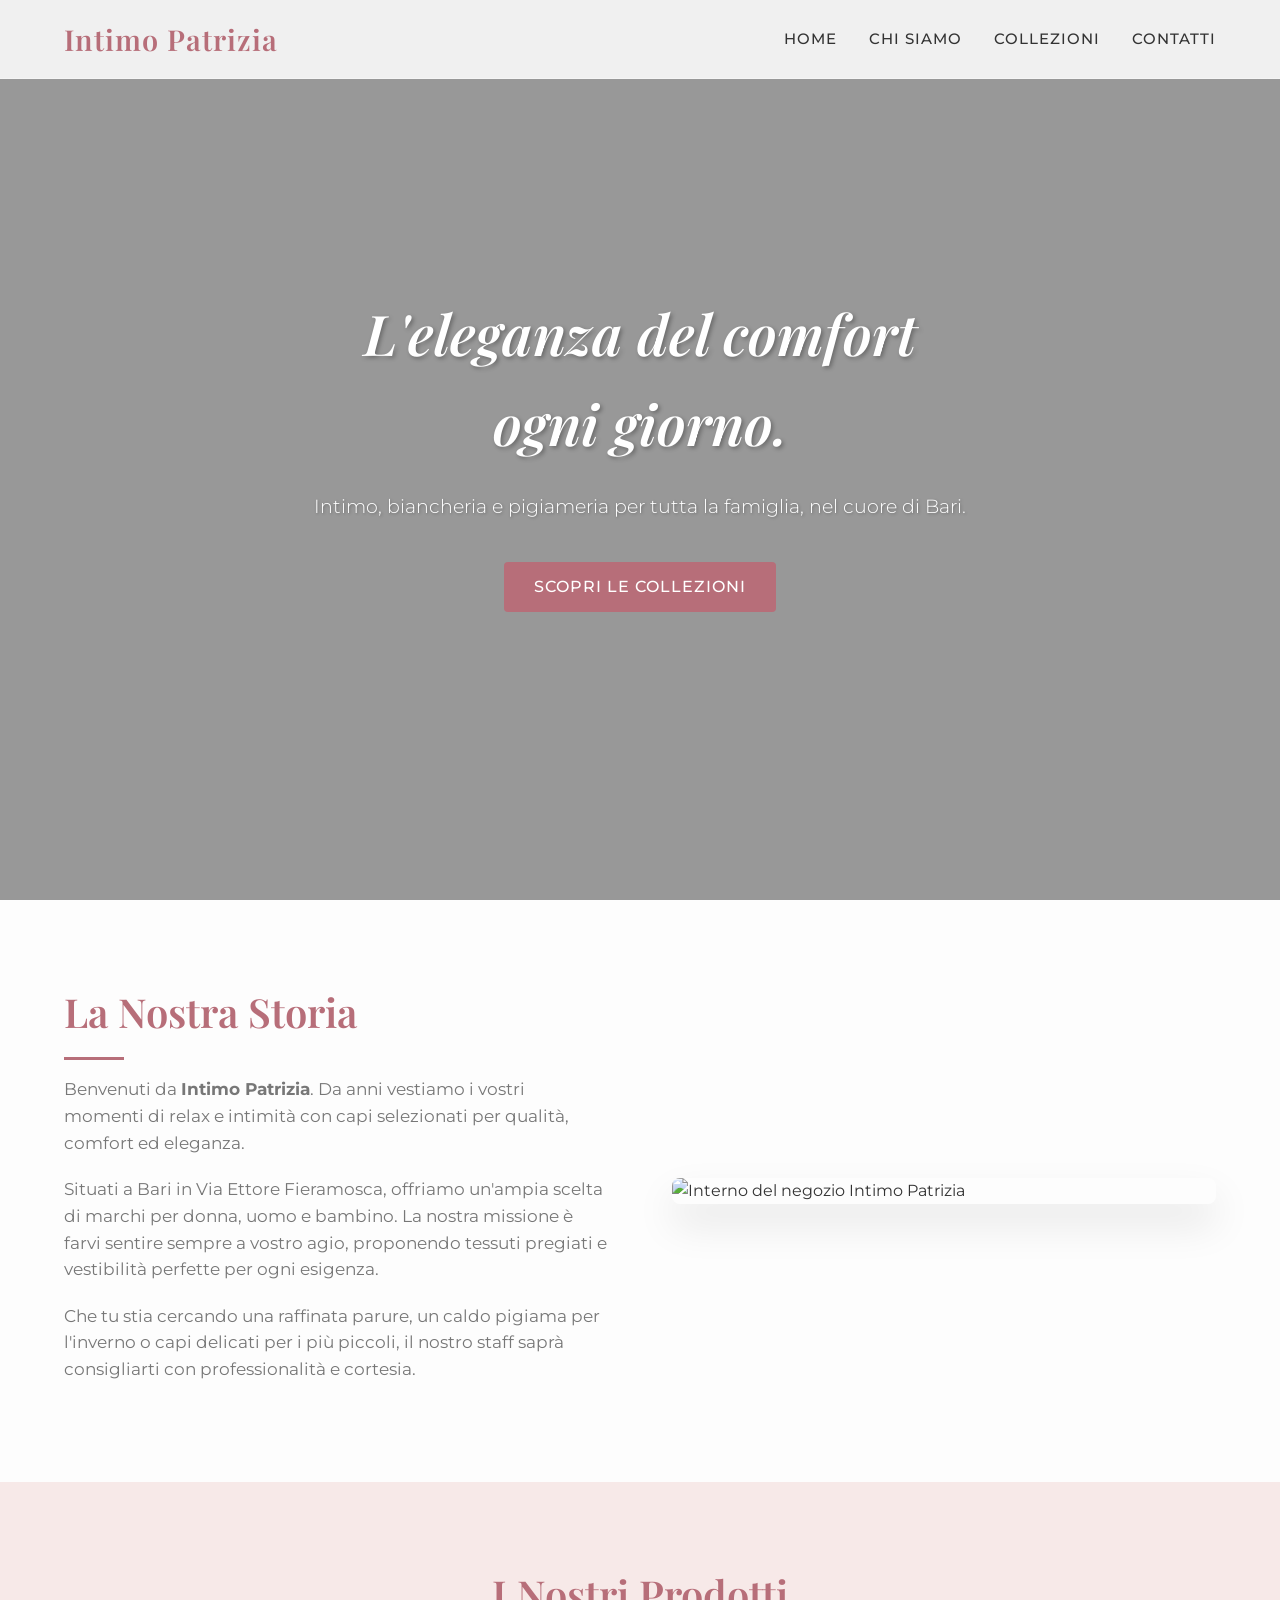
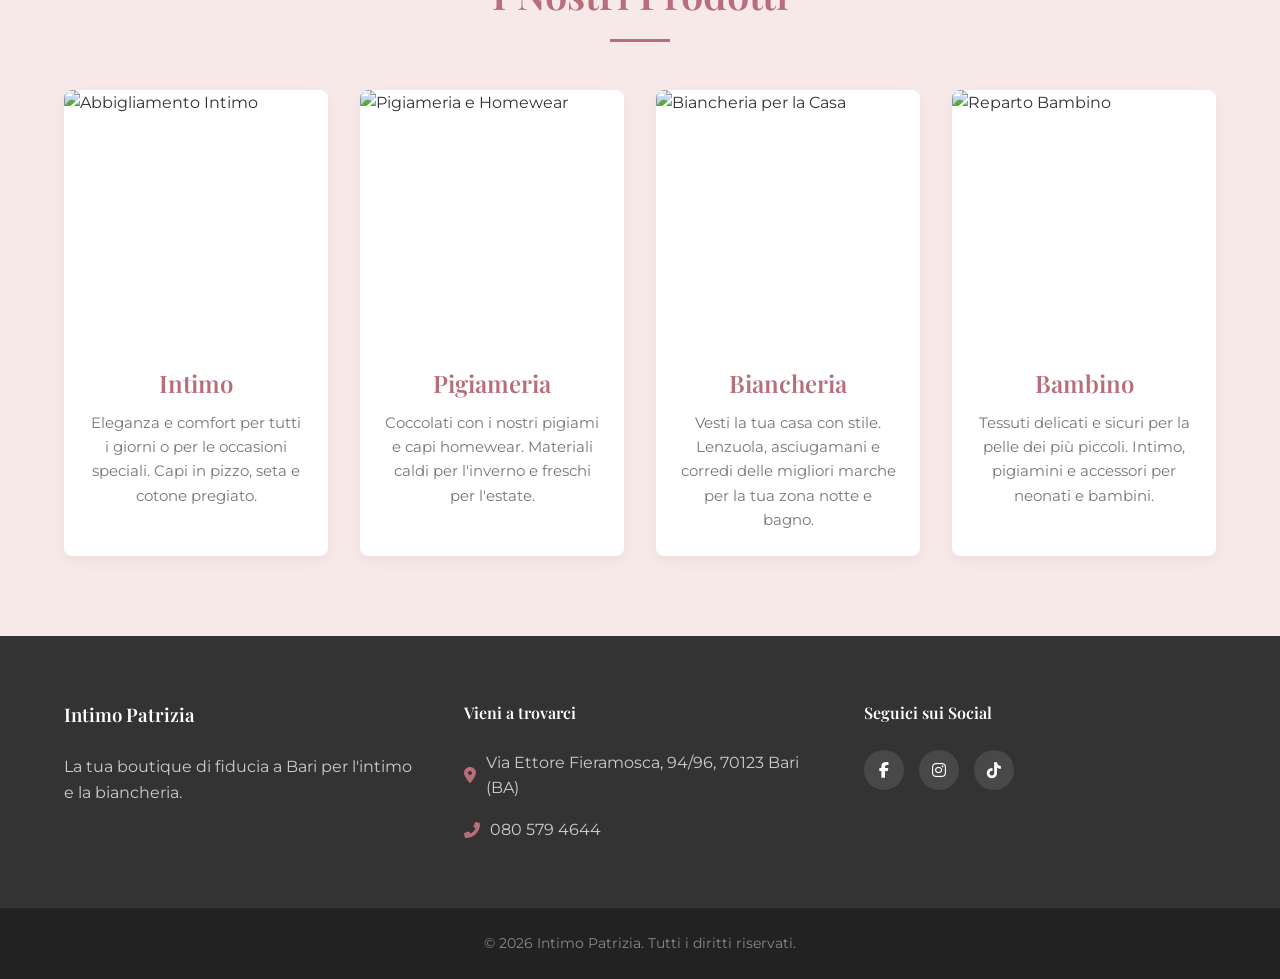
==== index.html @ 302064f4 "Aggiunta struttura iniziale sito vetrina (HTML, CSS, JS)" ====
<!DOCTYPE html>
<html lang="it">
<head>
    <meta charset="UTF-8">
    <meta name="viewport" content="width=device-width, initial-scale=1.0">
    <meta name="description" content="Intimo Patrizia - Negozio di abbigliamento intimo, biancheria, pigiameria e articoli per bambino a Bari.">
    <title>Intimo Patrizia | Bari</title>
    
    <!-- Google Fonts -->
    <link rel="preconnect" href="https://fonts.googleapis.com">
    <link rel="preconnect" href="https://fonts.gstatic.com" crossorigin>
    <link href="https://fonts.googleapis.com/css2?family=Montserrat:wght@300;400;500;600&family=Playfair+Display:ital,wght@0,400;0,600;1,400&display=swap" rel="stylesheet">
    
    <!-- Font Awesome -->
    <link rel="stylesheet" href="https://cdnjs.cloudflare.com/ajax/libs/font-awesome/6.4.0/css/all.min.css">
    
    <!-- Custom CSS -->
    <link rel="stylesheet" href="style.css">
</head>
<body>

    <!-- Header & Navigation -->
    <header class="navbar" id="navbar">
        <div class="container nav-container">
            <a href="#" class="logo">
                <span class="logo-text">Intimo Patrizia</span>
            </a>
            <nav class="nav-menu">
                <ul class="nav-list">
                    <li><a href="#home" class="nav-link">Home</a></li>
                    <li><a href="#chi-siamo" class="nav-link">Chi Siamo</a></li>
                    <li><a href="#collezioni" class="nav-link">Collezioni</a></li>
                    <li><a href="#contatti" class="nav-link">Contatti</a></li>
                </ul>
            </nav>
            <div class="hamburger">
                <span class="bar"></span>
                <span class="bar"></span>
                <span class="bar"></span>
            </div>
        </div>
    </header>

    <main>
        <!-- Hero Section -->
        <section id="home" class="hero">
            <div class="hero-overlay"></div>
            <div class="hero-content fade-in">
                <h1 class="hero-title">L'eleganza del comfort<br>ogni giorno.</h1>
                <p class="hero-subtitle">Intimo, biancheria e pigiameria per tutta la famiglia, nel cuore di Bari.</p>
                <a href="#collezioni" class="btn btn-primary">Scopri le Collezioni</a>
            </div>
        </section>

        <!-- Chi Siamo Section -->
        <section id="chi-siamo" class="chi-siamo section-padding">
            <div class="container about-container">
                <div class="about-text fade-in-scroll">
                    <h2 class="section-title">La Nostra Storia</h2>
                    <p>Benvenuti da <strong>Intimo Patrizia</strong>. Da anni vestiamo i vostri momenti di relax e intimità con capi selezionati per qualità, comfort ed eleganza.</p>
                    <p>Situati a Bari in Via Ettore Fieramosca, offriamo un'ampia scelta di marchi per donna, uomo e bambino. La nostra missione è farvi sentire sempre a vostro agio, proponendo tessuti pregiati e vestibilità perfette per ogni esigenza.</p>
                    <p>Che tu stia cercando una raffinata parure, un caldo pigiama per l'inverno o capi delicati per i più piccoli, il nostro staff saprà consigliarti con professionalità e cortesia.</p>
                </div>
                <div class="about-image fade-in-scroll">
                    <!-- Segnaposto per foto del negozio -->
                    <img src="https://images.unsplash.com/photo-1441986300917-64674bd600d8?auto=format&fit=crop&w=800&q=80" alt="Interno del negozio Intimo Patrizia">
                </div>
            </div>
        </section>

        <!-- Collezioni / Categorie Section -->
        <section id="collezioni" class="collezioni section-padding bg-light">
            <div class="container">
                <h2 class="section-title text-center fade-in-scroll">I Nostri Prodotti</h2>
                <div class="grid-collezioni">
                    
                    <!-- Card 1 -->
                    <div class="card fade-in-scroll">
                        <div class="card-img-wrapper">
                            <img src="https://images.unsplash.com/photo-1620799140408-edc6dcb6d633?auto=format&fit=crop&w=600&q=80" alt="Abbigliamento Intimo">
                        </div>
                        <div class="card-content">
                            <h3>Intimo</h3>
                            <p>Eleganza e comfort per tutti i giorni o per le occasioni speciali. Capi in pizzo, seta e cotone pregiato.</p>
                        </div>
                    </div>

                    <!-- Card 2 -->
                    <div class="card fade-in-scroll" style="transition-delay: 0.1s;">
                        <div class="card-img-wrapper">
                            <img src="https://images.unsplash.com/photo-1560969562-b43d27eb9543?auto=format&fit=crop&w=600&q=80" alt="Pigiameria e Homewear">
                        </div>
                        <div class="card-content">
                            <h3>Pigiameria</h3>
                            <p>Coccolati con i nostri pigiami e capi homewear. Materiali caldi per l'inverno e freschi per l'estate.</p>
                        </div>
                    </div>

                    <!-- Card 3 -->
                    <div class="card fade-in-scroll" style="transition-delay: 0.2s;">
                        <div class="card-img-wrapper">
                            <img src="https://images.unsplash.com/photo-1584305574647-0cc949a2bb9f?auto=format&fit=crop&w=600&q=80" alt="Biancheria per la Casa">
                        </div>
                        <div class="card-content">
                            <h3>Biancheria</h3>
                            <p>Vesti la tua casa con stile. Lenzuola, asciugamani e corredi delle migliori marche per la tua zona notte e bagno.</p>
                        </div>
                    </div>

                    <!-- Card 4 -->
                    <div class="card fade-in-scroll" style="transition-delay: 0.3s;">
                        <div class="card-img-wrapper">
                            <img src="https://images.unsplash.com/photo-1519689680058-324335c77eba?auto=format&fit=crop&w=600&q=80" alt="Reparto Bambino">
                        </div>
                        <div class="card-content">
                            <h3>Bambino</h3>
                            <p>Tessuti delicati e sicuri per la pelle dei più piccoli. Intimo, pigiamini e accessori per neonati e bambini.</p>
                        </div>
                    </div>

                </div>
            </div>
        </section>
    </main>

    <!-- Footer & Contatti -->
    <footer id="contatti" class="footer">
        <div class="container footer-container">
            <div class="footer-info">
                <h3>Intimo Patrizia</h3>
                <p>La tua boutique di fiducia a Bari per l'intimo e la biancheria.</p>
            </div>
            
            <div class="footer-contact">
                <h4>Vieni a trovarci</h4>
                <ul>
                    <li><i class="fas fa-map-marker-alt"></i> Via Ettore Fieramosca, 94/96, 70123 Bari (BA)</li>
                    <li><i class="fas fa-phone-alt"></i> <a href="tel:+390805794644">080 579 4644</a></li>
                </ul>
            </div>
            
            <div class="footer-social">
                <h4>Seguici sui Social</h4>
                <div class="social-icons">
                    <a href="#" class="social-icon" aria-label="Facebook"><i class="fab fa-facebook-f"></i></a>
                    <a href="#" class="social-icon" aria-label="Instagram"><i class="fab fa-instagram"></i></a>
                    <a href="#" class="social-icon" aria-label="TikTok"><i class="fab fa-tiktok"></i></a>
                </div>
            </div>
        </div>
        <div class="footer-bottom">
            <p>&copy; 2026 Intimo Patrizia. Tutti i diritti riservati.</p>
        </div>
    </footer>

    <!-- Custom JavaScript -->
    <script src="script.js"></script>
</body>
</html>
---- style.css ----
/* =========================================
   Variabili CSS & Impostazioni Globali
   ========================================= */
:root {
    /* Palette Colori: Eleganti, cipria, delicati */
    --color-primary: #B76E79; /* Rose Gold */
    --color-primary-dark: #91555E;
    --color-secondary: #F7E9E8; /* Blush Pink / Cipria */
    --color-text-dark: #333333; /* Antracite per leggibilità */
    --color-text-light: #777777;
    --color-bg-light: #FDFDFD;
    --color-white: #FFFFFF;
    
    /* Tipografia */
    --font-heading: 'Playfair Display', serif;
    --font-body: 'Montserrat', sans-serif;
    
    /* Transizioni */
    --transition-fast: 0.3s ease;
    --transition-slow: 0.6s ease;
}

* {
    margin: 0;
    padding: 0;
    box-sizing: border-box;
}

html {
    scroll-behavior: smooth;
}

body {
    font-family: var(--font-body);
    color: var(--color-text-dark);
    background-color: var(--color-bg-light);
    line-height: 1.6;
    overflow-x: hidden;
}

h1, h2, h3, h4, h5, h6 {
    font-family: var(--font-heading);
    font-weight: 600;
    color: var(--color-text-dark);
    margin-bottom: 1rem;
}

a {
    text-decoration: none;
    color: inherit;
    transition: color var(--transition-fast);
}

ul {
    list-style: none;
}

img {
    max-width: 100%;
    display: block;
}

.container {
    width: 90%;
    max-width: 1200px;
    margin: 0 auto;
}

.section-padding {
    padding: 5rem 0;
}

.bg-light {
    background-color: var(--color-secondary);
}

.text-center {
    text-align: center;
}

/* Bottoni */
.btn {
    display: inline-block;
    padding: 12px 30px;
    font-size: 1rem;
    font-weight: 500;
    letter-spacing: 1px;
    text-transform: uppercase;
    border-radius: 4px;
    transition: all var(--transition-fast);
    cursor: pointer;
    border: none;
}

.btn-primary {
    background-color: var(--color-primary);
    color: var(--color-white);
}

.btn-primary:hover {
    background-color: var(--color-primary-dark);
    transform: translateY(-2px);
    box-shadow: 0 4px 10px rgba(183, 110, 121, 0.3);
}

/* =========================================
   Header & Navigazione (Glassmorphism)
   ========================================= */
.navbar {
    position: fixed;
    top: 0;
    left: 0;
    width: 100%;
    background: rgba(255, 255, 255, 0.85);
    backdrop-filter: blur(10px);
    -webkit-backdrop-filter: blur(10px);
    border-bottom: 1px solid rgba(255, 255, 255, 0.3);
    z-index: 1000;
    padding: 1rem 0;
    transition: all var(--transition-fast);
}

.navbar.scrolled {
    padding: 0.5rem 0;
    box-shadow: 0 2px 10px rgba(0, 0, 0, 0.05);
}

.nav-container {
    display: flex;
    justify-content: space-between;
    align-items: center;
}

.logo-text {
    font-family: var(--font-heading);
    font-size: 1.8rem;
    font-weight: 600;
    color: var(--color-primary);
    letter-spacing: 1px;
}

.nav-list {
    display: flex;
    gap: 2rem;
}

.nav-link {
    font-size: 0.95rem;
    font-weight: 500;
    text-transform: uppercase;
    letter-spacing: 1px;
    position: relative;
}

.nav-link::after {
    content: '';
    position: absolute;
    width: 0;
    height: 2px;
    bottom: -4px;
    left: 0;
    background-color: var(--color-primary);
    transition: width var(--transition-fast);
}

.nav-link:hover::after {
    width: 100%;
}

.nav-link:hover {
    color: var(--color-primary);
}

/* Menu Hamburger (Mobile) */
.hamburger {
    display: none;
    cursor: pointer;
}

.bar {
    display: block;
    width: 25px;
    height: 3px;
    margin: 5px auto;
    transition: all 0.3s ease-in-out;
    background-color: var(--color-text-dark);
}

/* =========================================
   Hero Section
   ========================================= */
.hero {
    height: 100vh;
    min-height: 600px;
    background-image: url('https://images.unsplash.com/photo-1594916840730-109043c7b372?auto=format&fit=crop&w=1920&q=80');
    background-size: cover;
    background-position: center;
    background-attachment: fixed;
    position: relative;
    display: flex;
    align-items: center;
    justify-content: center;
    text-align: center;
}

.hero-overlay {
    position: absolute;
    top: 0;
    left: 0;
    width: 100%;
    height: 100%;
    background: rgba(0, 0, 0, 0.4); /* Scurisce l'immagine per leggerezza del testo */
}

.hero-content {
    position: relative;
    z-index: 1;
    color: var(--color-white);
    max-width: 800px;
    padding: 0 20px;
}

.hero-title {
    font-size: 3.5rem;
    font-style: italic;
    color: var(--color-white);
    margin-bottom: 1.5rem;
    text-shadow: 2px 2px 4px rgba(0,0,0,0.3);
}

.hero-subtitle {
    font-size: 1.2rem;
    font-weight: 300;
    margin-bottom: 2.5rem;
    text-shadow: 1px 1px 3px rgba(0,0,0,0.3);
}

/* =========================================
   Chi Siamo Section
   ========================================= */
.about-container {
    display: flex;
    align-items: center;
    gap: 4rem;
}

.about-text {
    flex: 1;
}

.section-title {
    font-size: 2.5rem;
    color: var(--color-primary);
    position: relative;
    padding-bottom: 1rem;
}

.section-title::after {
    content: '';
    position: absolute;
    width: 60px;
    height: 3px;
    background-color: var(--color-primary);
    bottom: 0;
    left: 0;
}

.text-center.section-title::after {
    left: 50%;
    transform: translateX(-50%);
}

.about-text p {
    margin-bottom: 1.2rem;
    color: var(--color-text-light);
    font-size: 1.05rem;
}

.about-image {
    flex: 1;
    position: relative;
}

.about-image img {
    border-radius: 8px;
    box-shadow: 0 20px 40px rgba(0,0,0,0.1);
}

/* =========================================
   Collezioni Section
   ========================================= */
.grid-collezioni {
    display: grid;
    grid-template-columns: repeat(auto-fit, minmax(250px, 1fr));
    gap: 2rem;
    margin-top: 3rem;
}

.card {
    background: var(--color-white);
    border-radius: 8px;
    overflow: hidden;
    box-shadow: 0 5px 15px rgba(0,0,0,0.05);
    transition: transform var(--transition-fast), box-shadow var(--transition-fast);
}

.card:hover {
    transform: translateY(-10px);
    box-shadow: 0 15px 30px rgba(0,0,0,0.1);
}

.card-img-wrapper {
    overflow: hidden;
    height: 250px;
}

.card-img-wrapper img {
    width: 100%;
    height: 100%;
    object-fit: cover;
    transition: transform var(--transition-slow);
}

.card:hover .card-img-wrapper img {
    transform: scale(1.1);
}

.card-content {
    padding: 1.5rem;
    text-align: center;
}

.card-content h3 {
    font-size: 1.5rem;
    color: var(--color-primary);
    margin-bottom: 0.5rem;
}

.card-content p {
    font-size: 0.95rem;
    color: var(--color-text-light);
}

/* =========================================
   Footer
   ========================================= */
.footer {
    background-color: var(--color-text-dark);
    color: var(--color-white);
    padding: 4rem 0 0 0;
}

.footer-container {
    display: grid;
    grid-template-columns: repeat(auto-fit, minmax(250px, 1fr));
    gap: 3rem;
    margin-bottom: 3rem;
}

.footer h3, .footer h4 {
    color: var(--color-white);
    margin-bottom: 1.5rem;
}

.footer-info p {
    color: #cccccc;
}

.footer-contact ul li {
    margin-bottom: 1rem;
    display: flex;
    align-items: center;
    gap: 10px;
    color: #cccccc;
}

.footer-contact i {
    color: var(--color-primary);
}

.social-icons {
    display: flex;
    gap: 15px;
}

.social-icon {
    display: flex;
    align-items: center;
    justify-content: center;
    width: 40px;
    height: 40px;
    border-radius: 50%;
    background-color: rgba(255,255,255,0.1);
    color: var(--color-white);
    transition: all var(--transition-fast);
}

.social-icon:hover {
    background-color: var(--color-primary);
    transform: translateY(-3px);
}

.footer-bottom {
    text-align: center;
    padding: 1.5rem 0;
    border-top: 1px solid rgba(255,255,255,0.1);
    background-color: #222;
    color: #888;
    font-size: 0.9rem;
}

/* =========================================
   Animazioni e Scroll Fade-in
   ========================================= */
.fade-in {
    animation: fadeIn 1.5s ease forwards;
}

@keyframes fadeIn {
    from {
        opacity: 0;
        transform: translateY(20px);
    }
    to {
        opacity: 1;
        transform: translateY(0);
    }
}

.fade-in-scroll {
    opacity: 0;
    transform: translateY(30px);
    transition: opacity 0.8s ease-out, transform 0.8s ease-out;
}

.fade-in-scroll.visible {
    opacity: 1;
    transform: translateY(0);
}

/* =========================================
   Media Queries (Responsive)
   ========================================= */
@media screen and (max-width: 992px) {
    .about-container {
        flex-direction: column;
    }
    
    .section-title::after {
        left: 50%;
        transform: translateX(-50%);
    }
    
    .about-text {
        text-align: center;
    }
}

@media screen and (max-width: 768px) {
    .hero-title {
        font-size: 2.5rem;
    }
    
    /* Hamburger Menu Logic */
    .nav-list {
        position: fixed;
        left: -100%;
        top: 70px;
        flex-direction: column;
        background-color: var(--color-white);
        width: 100%;
        text-align: center;
        transition: 0.3s;
        box-shadow: 0 10px 20px rgba(0,0,0,0.1);
        padding: 2rem 0;
    }

    .nav-list.active {
        left: 0;
    }

    .nav-item {
        margin: 1.5rem 0;
    }

    .hamburger {
        display: block;
    }

    .hamburger.active .bar:nth-child(2) {
        opacity: 0;
    }

    .hamburger.active .bar:nth-child(1) {
        transform: translateY(8px) rotate(45deg);
    }

    .hamburger.active .bar:nth-child(3) {
        transform: translateY(-8px) rotate(-45deg);
    }
}
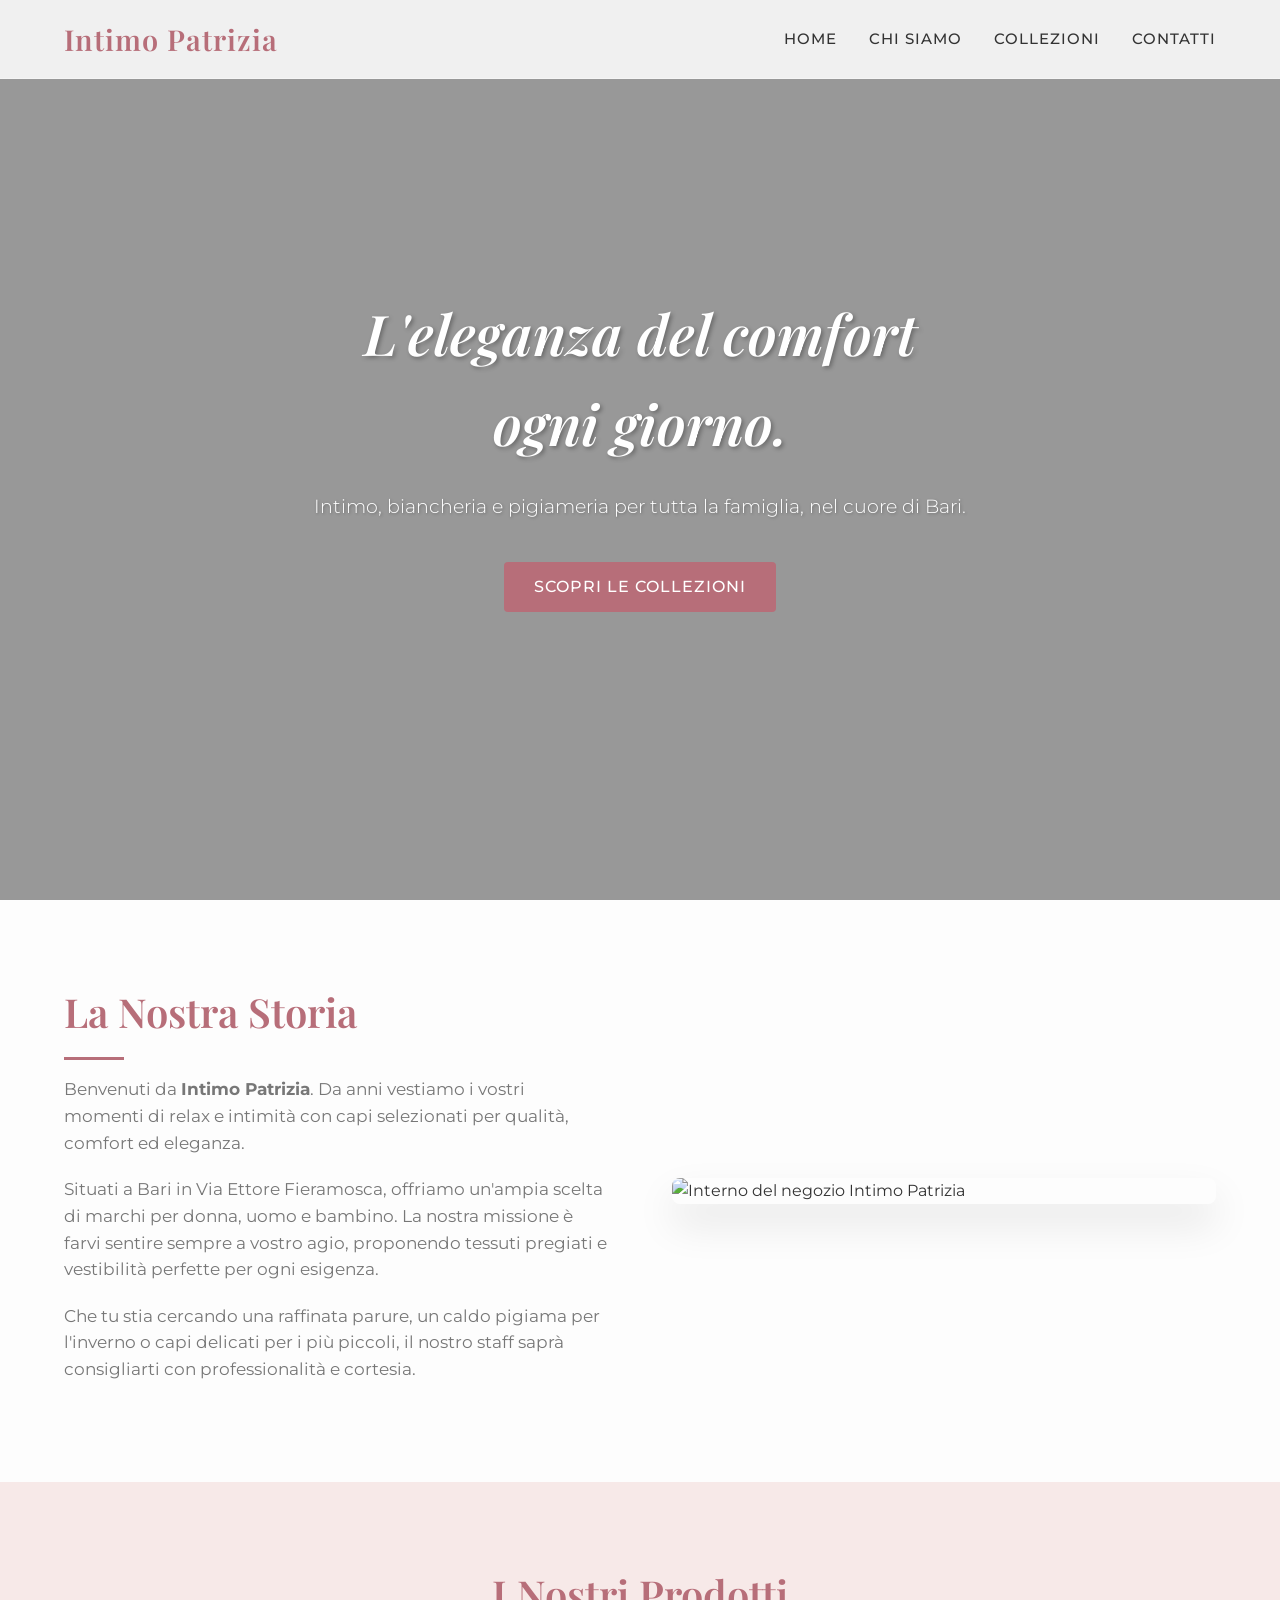
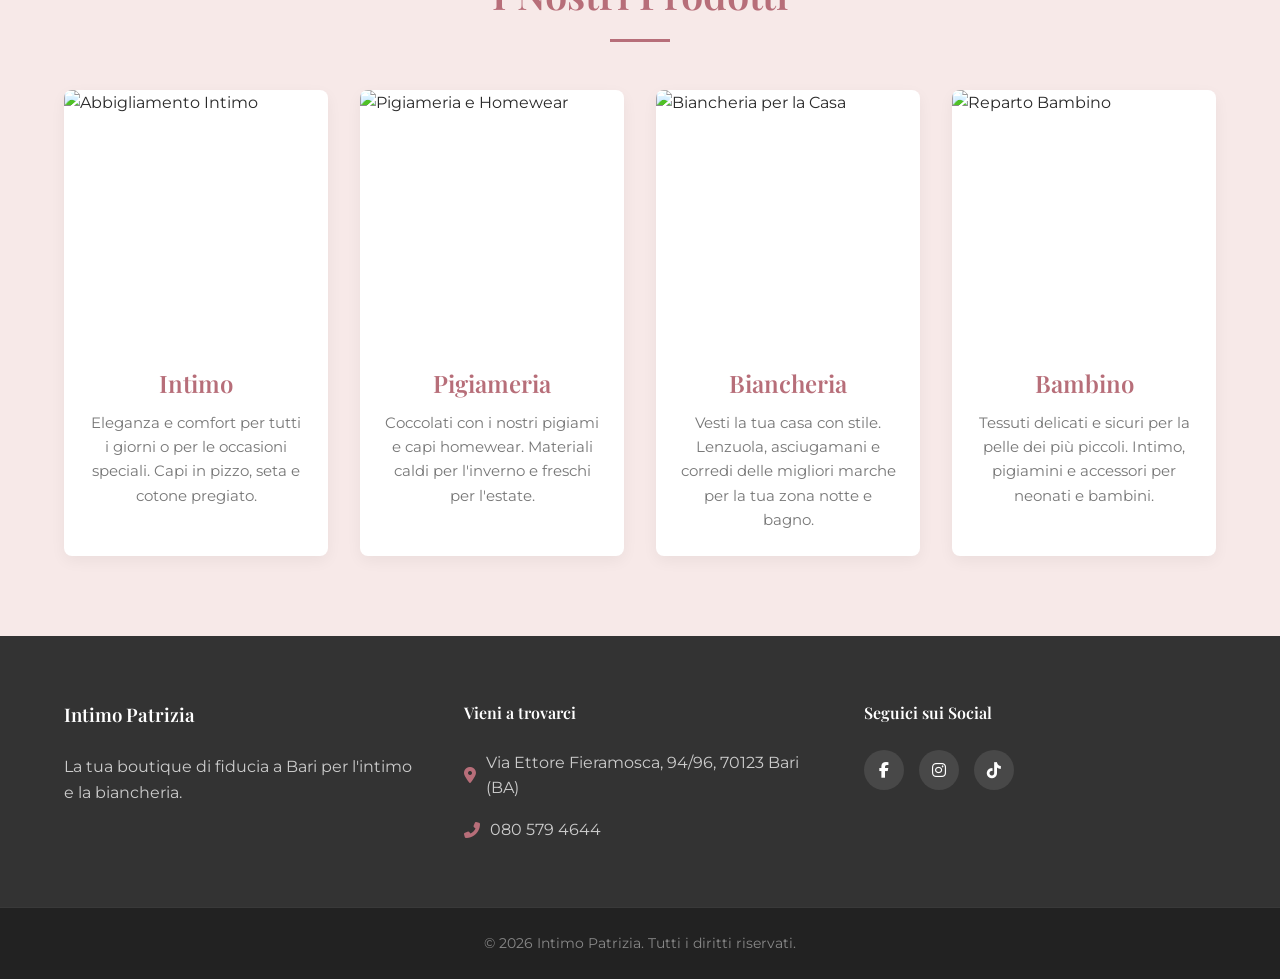
==== commit 0f6fd2f2: "Predisposizione HTML/CSS per asset Facebook e filtri fotografici" ====
--- a/index.html
+++ b/index.html
@@ -23,7 +23,9 @@
     <header class="navbar" id="navbar">
         <div class="container nav-container">
             <a href="#" class="logo">
-                <span class="logo-text">Intimo Patrizia</span>
+                <!-- Segnaposto per la foto dell'insegna del negozio scaricata da Facebook -->
+                <img src="images/logo.jpg" alt="Logo Intimo Patrizia" class="logo-img" onerror="this.style.display='none'; this.nextElementSibling.style.display='inline';">
+                <span class="logo-text" style="display: none;">Intimo Patrizia</span>
             </a>
             <nav class="nav-menu">
                 <ul class="nav-list">
@@ -77,7 +79,7 @@
                     <!-- Card 1 -->
                     <div class="card fade-in-scroll">
                         <div class="card-img-wrapper">
-                            <img src="https://images.unsplash.com/photo-1620799140408-edc6dcb6d633?auto=format&fit=crop&w=600&q=80" alt="Abbigliamento Intimo">
+                            <img src="https://images.unsplash.com/photo-1620799140408-edc6dcb6d633?auto=format&fit=crop&w=600&q=80" alt="Abbigliamento Intimo" class="product-image">
                         </div>
                         <div class="card-content">
                             <h3>Intimo</h3>
@@ -88,7 +90,7 @@
                     <!-- Card 2 -->
                     <div class="card fade-in-scroll" style="transition-delay: 0.1s;">
                         <div class="card-img-wrapper">
-                            <img src="https://images.unsplash.com/photo-1560969562-b43d27eb9543?auto=format&fit=crop&w=600&q=80" alt="Pigiameria e Homewear">
+                            <img src="https://images.unsplash.com/photo-1560969562-b43d27eb9543?auto=format&fit=crop&w=600&q=80" alt="Pigiameria e Homewear" class="product-image">
                         </div>
                         <div class="card-content">
                             <h3>Pigiameria</h3>
@@ -99,7 +101,7 @@
                     <!-- Card 3 -->
                     <div class="card fade-in-scroll" style="transition-delay: 0.2s;">
                         <div class="card-img-wrapper">
-                            <img src="https://images.unsplash.com/photo-1584305574647-0cc949a2bb9f?auto=format&fit=crop&w=600&q=80" alt="Biancheria per la Casa">
+                            <img src="https://images.unsplash.com/photo-1584305574647-0cc949a2bb9f?auto=format&fit=crop&w=600&q=80" alt="Biancheria per la Casa" class="product-image">
                         </div>
                         <div class="card-content">
                             <h3>Biancheria</h3>
@@ -110,7 +112,7 @@
                     <!-- Card 4 -->
                     <div class="card fade-in-scroll" style="transition-delay: 0.3s;">
                         <div class="card-img-wrapper">
-                            <img src="https://images.unsplash.com/photo-1519689680058-324335c77eba?auto=format&fit=crop&w=600&q=80" alt="Reparto Bambino">
+                            <img src="https://images.unsplash.com/photo-1519689680058-324335c77eba?auto=format&fit=crop&w=600&q=80" alt="Reparto Bambino" class="product-image">
                         </div>
                         <div class="card-content">
                             <h3>Bambino</h3>
@@ -142,7 +144,7 @@
             <div class="footer-social">
                 <h4>Seguici sui Social</h4>
                 <div class="social-icons">
-                    <a href="#" class="social-icon" aria-label="Facebook"><i class="fab fa-facebook-f"></i></a>
+                    <a href="https://www.facebook.com/profile.php?id=100063544722123" target="_blank" rel="noopener noreferrer" class="social-icon" aria-label="Facebook"><i class="fab fa-facebook-f"></i></a>
                     <a href="#" class="social-icon" aria-label="Instagram"><i class="fab fa-instagram"></i></a>
                     <a href="#" class="social-icon" aria-label="TikTok"><i class="fab fa-tiktok"></i></a>
                 </div>
--- a/style.css
+++ b/style.css
@@ -139,6 +139,13 @@
     letter-spacing: 1px;
 }
 
+.logo-img {
+    height: 50px; /* Altezza regolabile per l'insegna */
+    width: auto;
+    object-fit: contain;
+    border-radius: 4px; /* opzionale, se l'insegna è rettangolare */
+}
+
 .nav-list {
     display: flex;
     gap: 2rem;
@@ -319,6 +326,11 @@
     height: 100%;
     object-fit: cover;
     transition: transform var(--transition-slow);
+}
+
+.product-image {
+    /* Filtro CSS per rendere le foto più nitide e brillanti */
+    filter: contrast(1.15) saturate(1.1) brightness(1.05);
 }
 
 .card:hover .card-img-wrapper img {
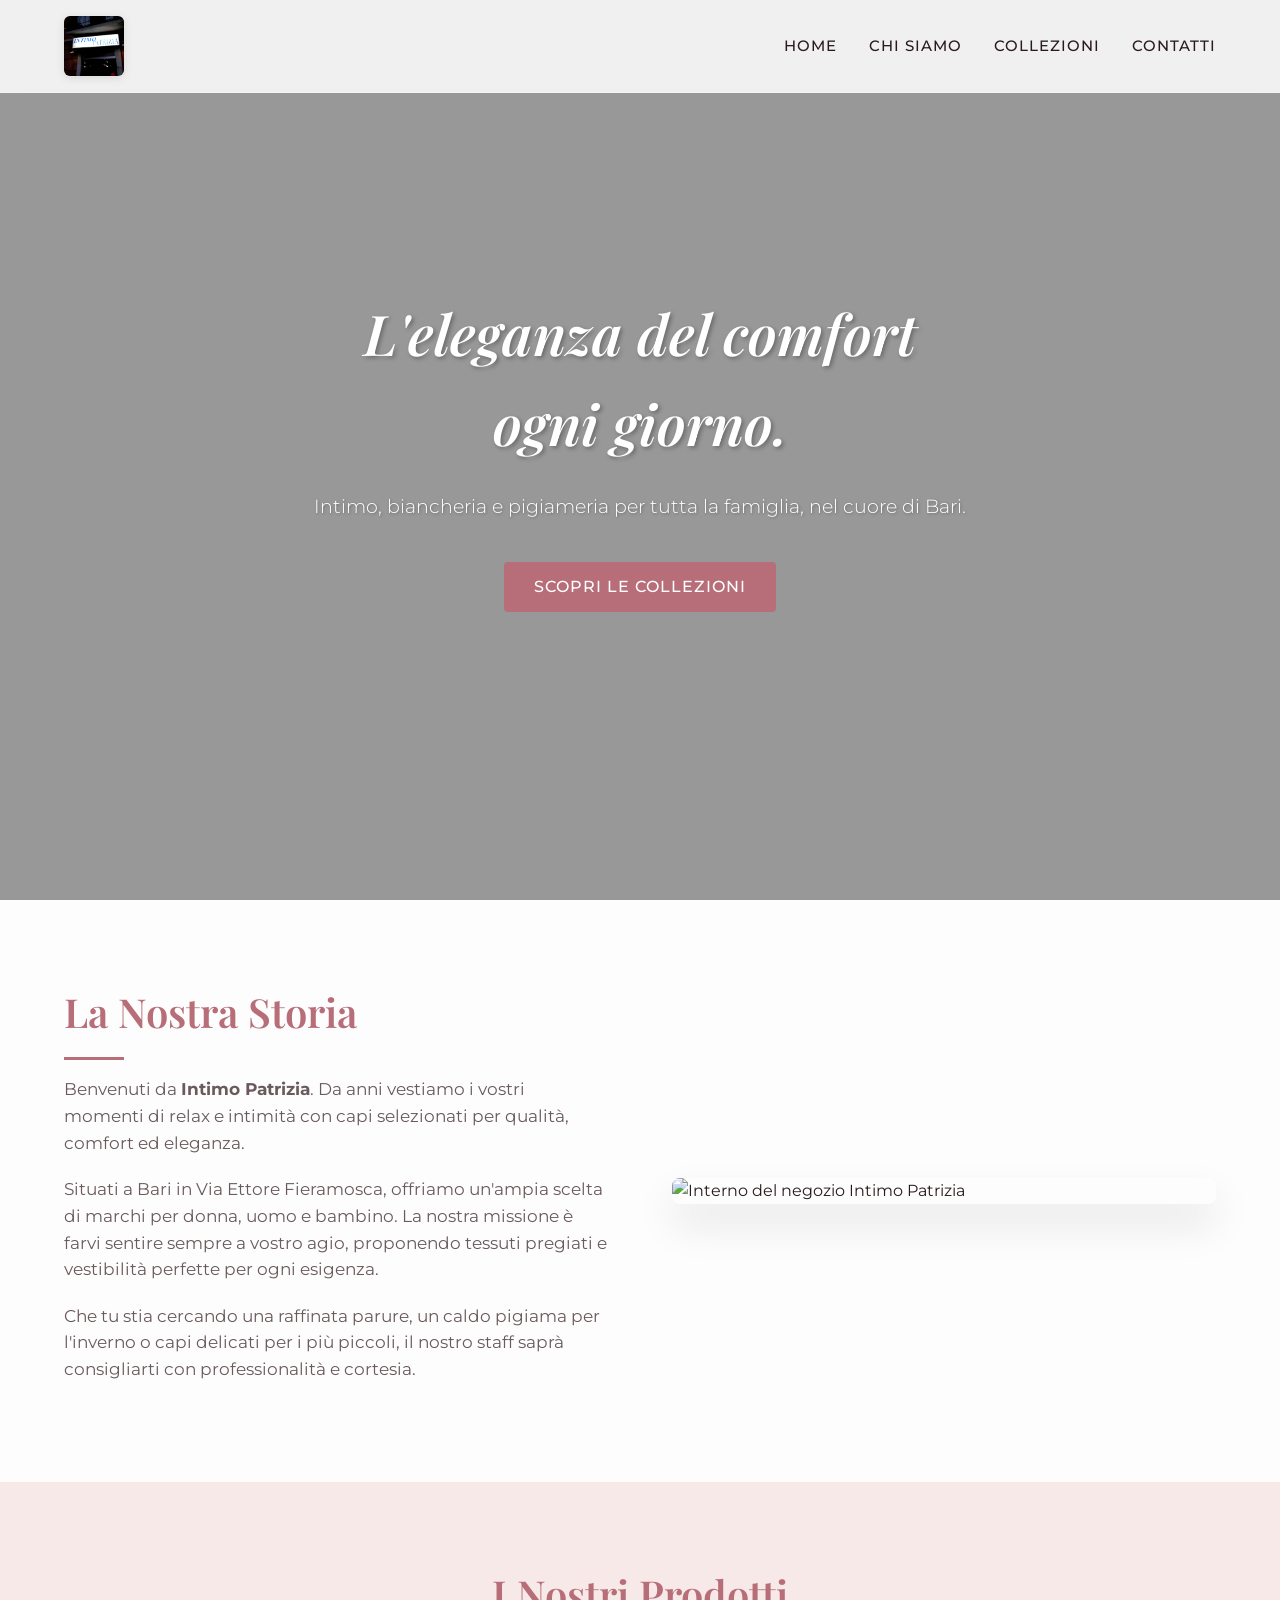
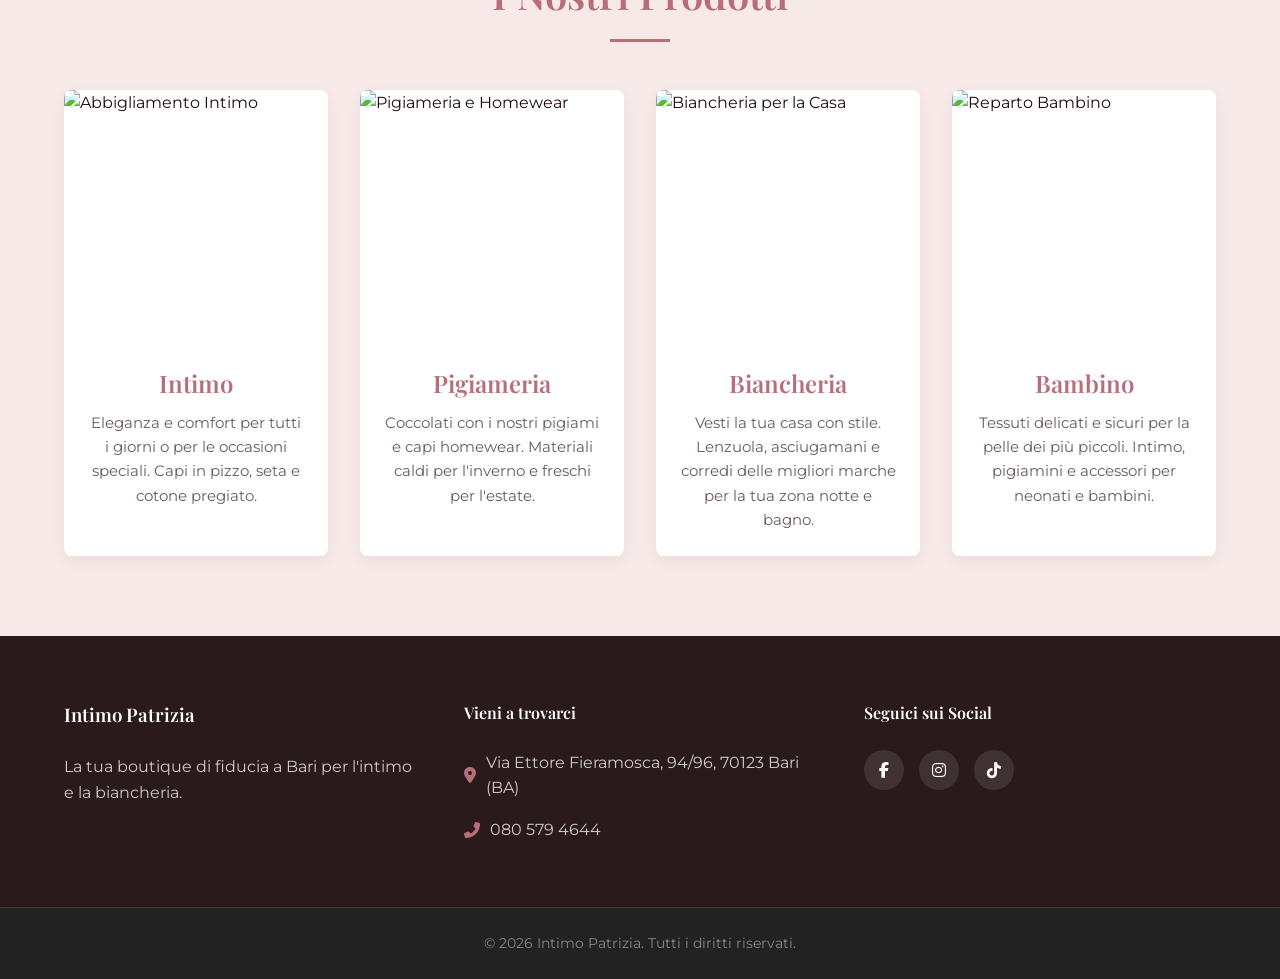
==== commit 56f603bc: "Integrazione foto insegna reale e restyling colori" ====
--- a/index.html
+++ b/index.html
@@ -24,7 +24,7 @@
         <div class="container nav-container">
             <a href="#" class="logo">
                 <!-- Segnaposto per la foto dell'insegna del negozio scaricata da Facebook -->
-                <img src="images/logo.jpg" alt="Logo Intimo Patrizia" class="logo-img" onerror="this.style.display='none'; this.nextElementSibling.style.display='inline';">
+                <img src="images/INSEGNA%20INTIMO%20PATRIZIA.jpg" alt="Logo Intimo Patrizia" class="logo-img" onerror="this.style.display='none'; this.nextElementSibling.style.display='inline';">
                 <span class="logo-text" style="display: none;">Intimo Patrizia</span>
             </a>
             <nav class="nav-menu">
--- a/style.css
+++ b/style.css
@@ -6,8 +6,8 @@
     --color-primary: #B76E79; /* Rose Gold */
     --color-primary-dark: #91555E;
     --color-secondary: #F7E9E8; /* Blush Pink / Cipria */
-    --color-text-dark: #333333; /* Antracite per leggibilità */
-    --color-text-light: #777777;
+    --color-text-dark: #2a1a1b; /* Tonalità scura ricavata dall'insegna */
+    --color-text-light: #6a5a5b;
     --color-bg-light: #FDFDFD;
     --color-white: #FFFFFF;
     
@@ -140,10 +140,12 @@
 }
 
 .logo-img {
-    height: 50px; /* Altezza regolabile per l'insegna */
+    height: 60px; /* Altezza regolabile per l'insegna, un po' più grande */
     width: auto;
     object-fit: contain;
-    border-radius: 4px; /* opzionale, se l'insegna è rettangolare */
+    border-radius: 6px; /* opzionale, se l'insegna è rettangolare */
+    /* Filtro per pulire e rendere più nitida la foto dell'insegna (aumenta contrasto e saturazione) */
+    filter: contrast(1.2) saturate(1.15) brightness(1.05) drop-shadow(0 2px 4px rgba(0,0,0,0.1));
 }
 
 .nav-list {
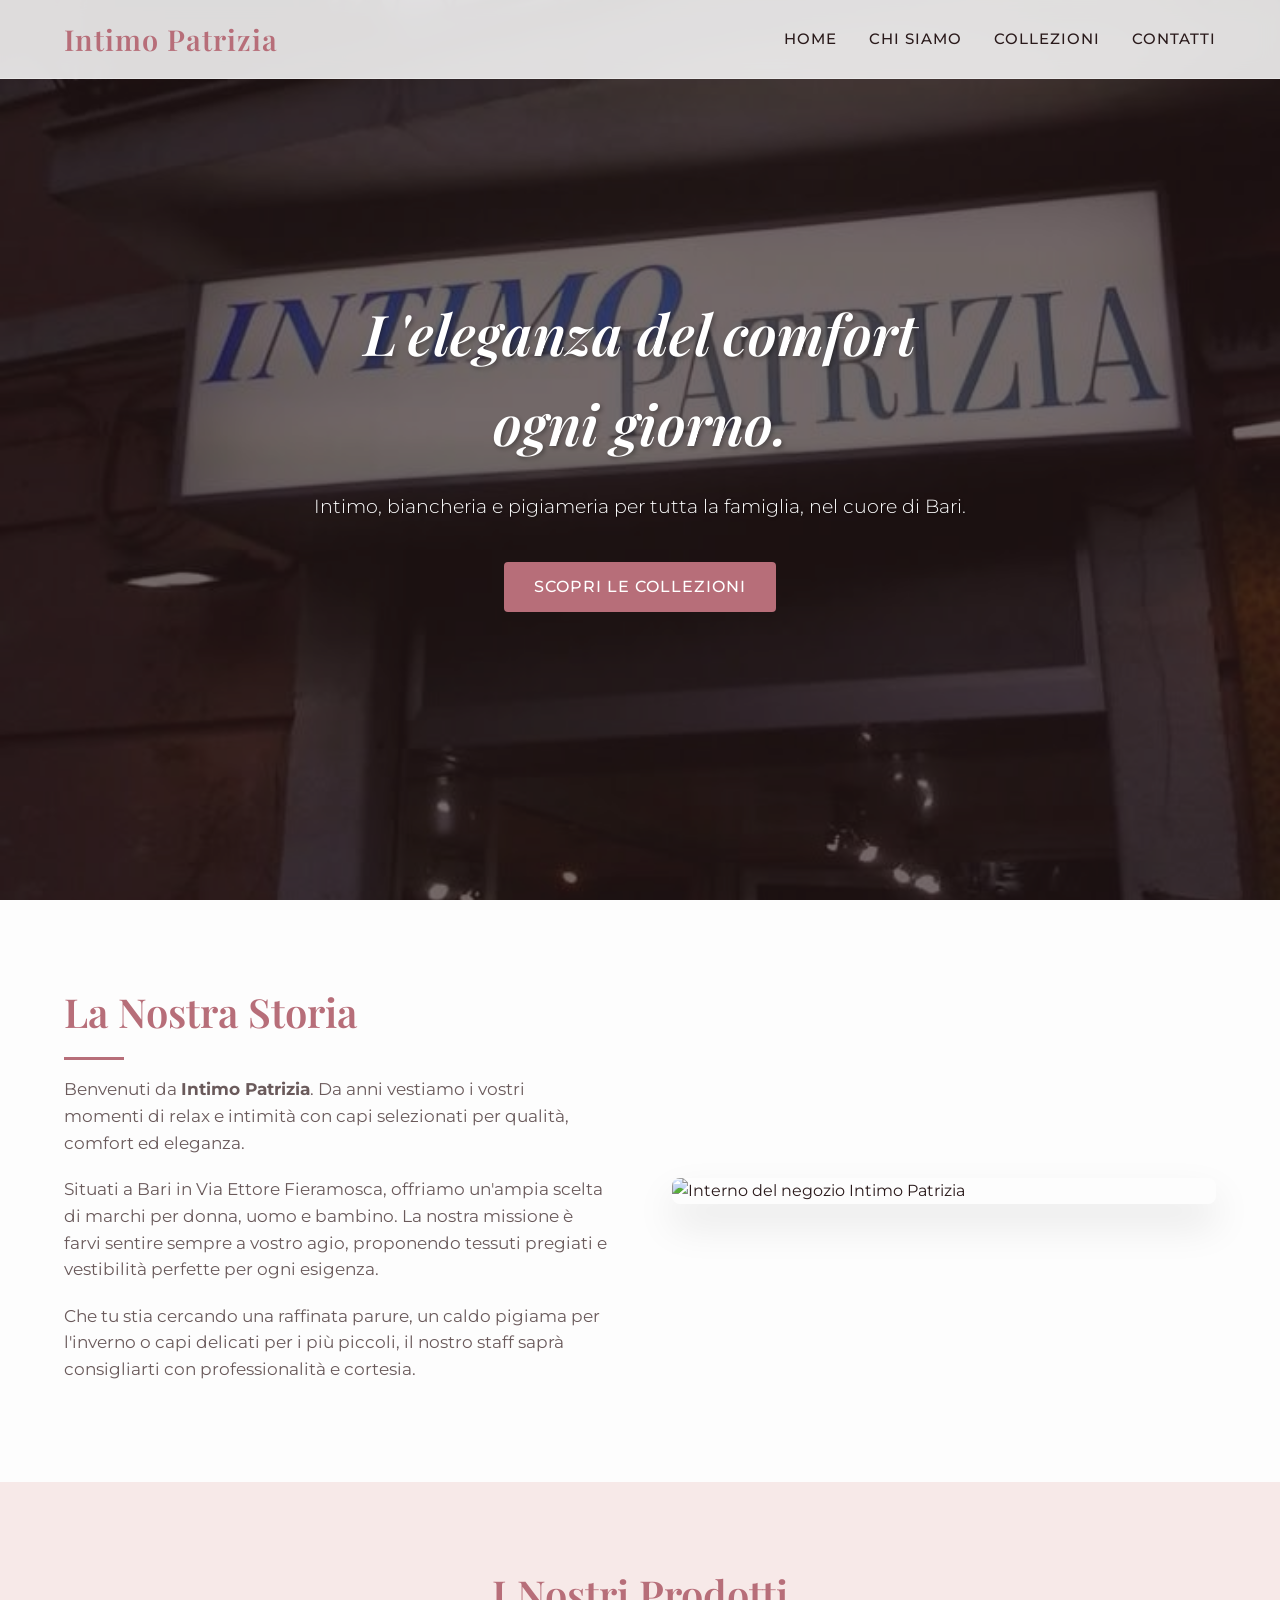
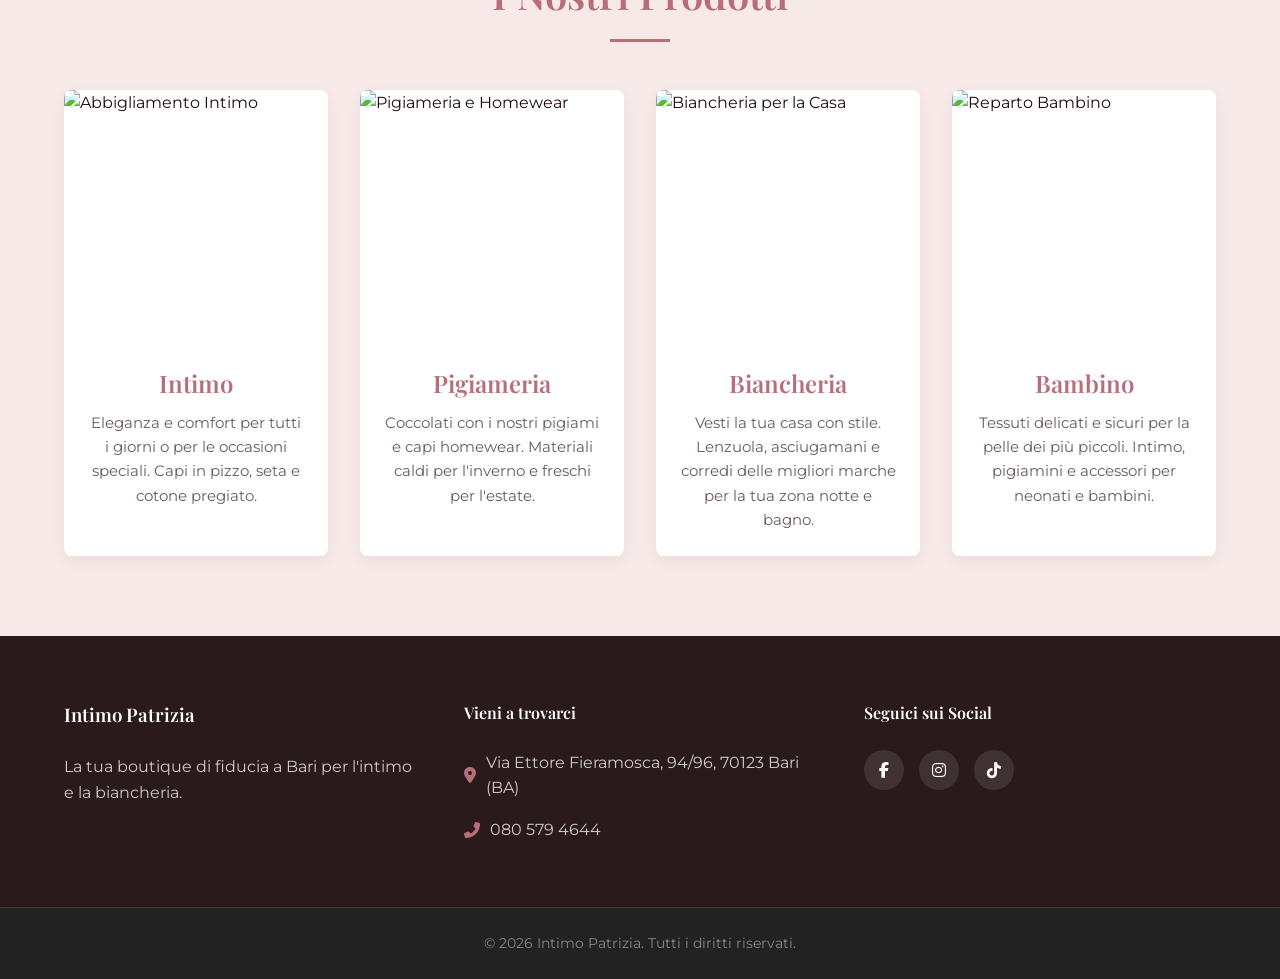
==== commit 5a2f2d3d: "Spostata immagine insegna nello sfondo della Hero e ripristinato logo testuale" ====
--- a/index.html
+++ b/index.html
@@ -23,9 +23,7 @@
     <header class="navbar" id="navbar">
         <div class="container nav-container">
             <a href="#" class="logo">
-                <!-- Segnaposto per la foto dell'insegna del negozio scaricata da Facebook -->
-                <img src="images/INSEGNA%20INTIMO%20PATRIZIA.jpg" alt="Logo Intimo Patrizia" class="logo-img" onerror="this.style.display='none'; this.nextElementSibling.style.display='inline';">
-                <span class="logo-text" style="display: none;">Intimo Patrizia</span>
+                <span class="logo-text">Intimo Patrizia</span>
             </a>
             <nav class="nav-menu">
                 <ul class="nav-list">
--- a/style.css
+++ b/style.css
@@ -139,14 +139,7 @@
     letter-spacing: 1px;
 }
 
-.logo-img {
-    height: 60px; /* Altezza regolabile per l'insegna, un po' più grande */
-    width: auto;
-    object-fit: contain;
-    border-radius: 6px; /* opzionale, se l'insegna è rettangolare */
-    /* Filtro per pulire e rendere più nitida la foto dell'insegna (aumenta contrasto e saturazione) */
-    filter: contrast(1.2) saturate(1.15) brightness(1.05) drop-shadow(0 2px 4px rgba(0,0,0,0.1));
-}
+/* (Classe img logo rimossa in quanto è tornato testo) */
 
 .nav-list {
     display: flex;
@@ -201,7 +194,7 @@
 .hero {
     height: 100vh;
     min-height: 600px;
-    background-image: url('https://images.unsplash.com/photo-1594916840730-109043c7b372?auto=format&fit=crop&w=1920&q=80');
+    background-image: url('images/INSEGNA%20INTIMO%20PATRIZIA.jpg');
     background-size: cover;
     background-position: center;
     background-attachment: fixed;
@@ -218,7 +211,7 @@
     left: 0;
     width: 100%;
     height: 100%;
-    background: rgba(0, 0, 0, 0.4); /* Scurisce l'immagine per leggerezza del testo */
+    background: rgba(42, 26, 27, 0.65); /* Overlay scuro usando il colore principale per far risaltare il testo bianco */
 }
 
 .hero-content {
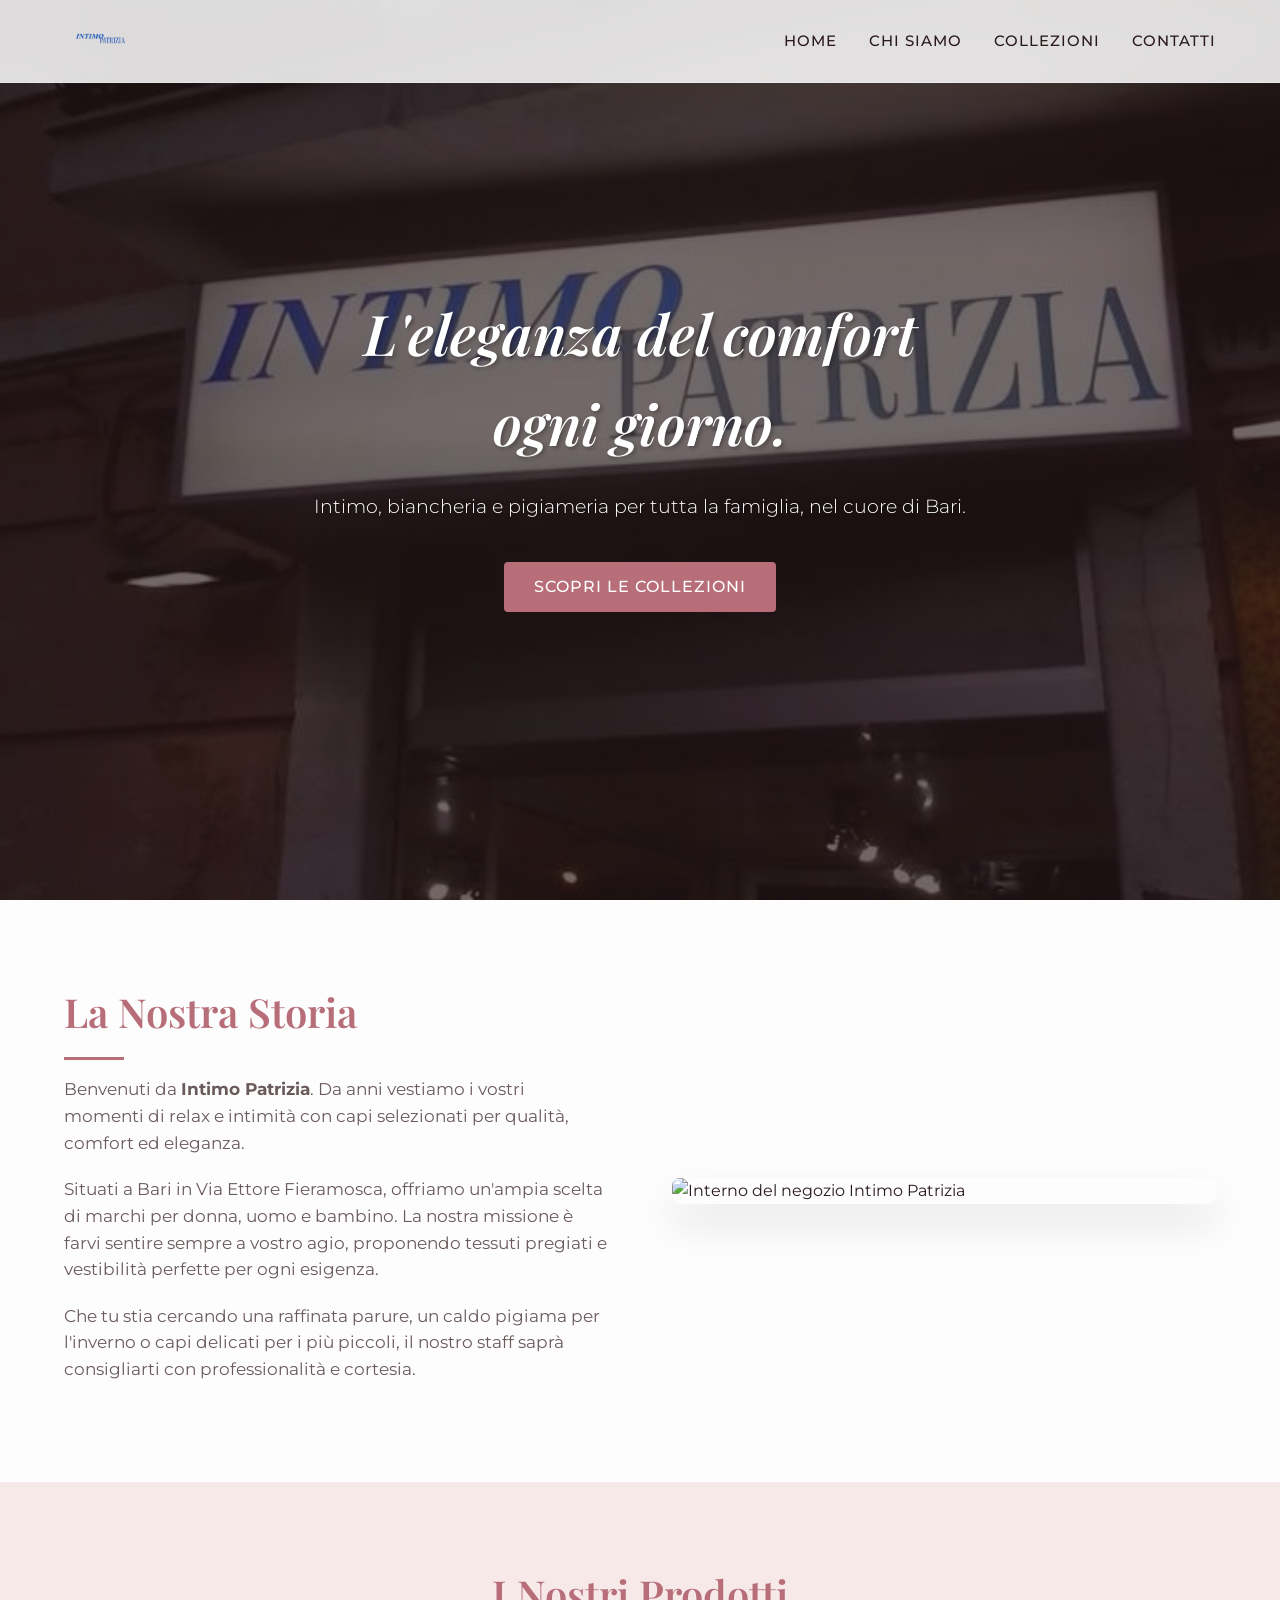
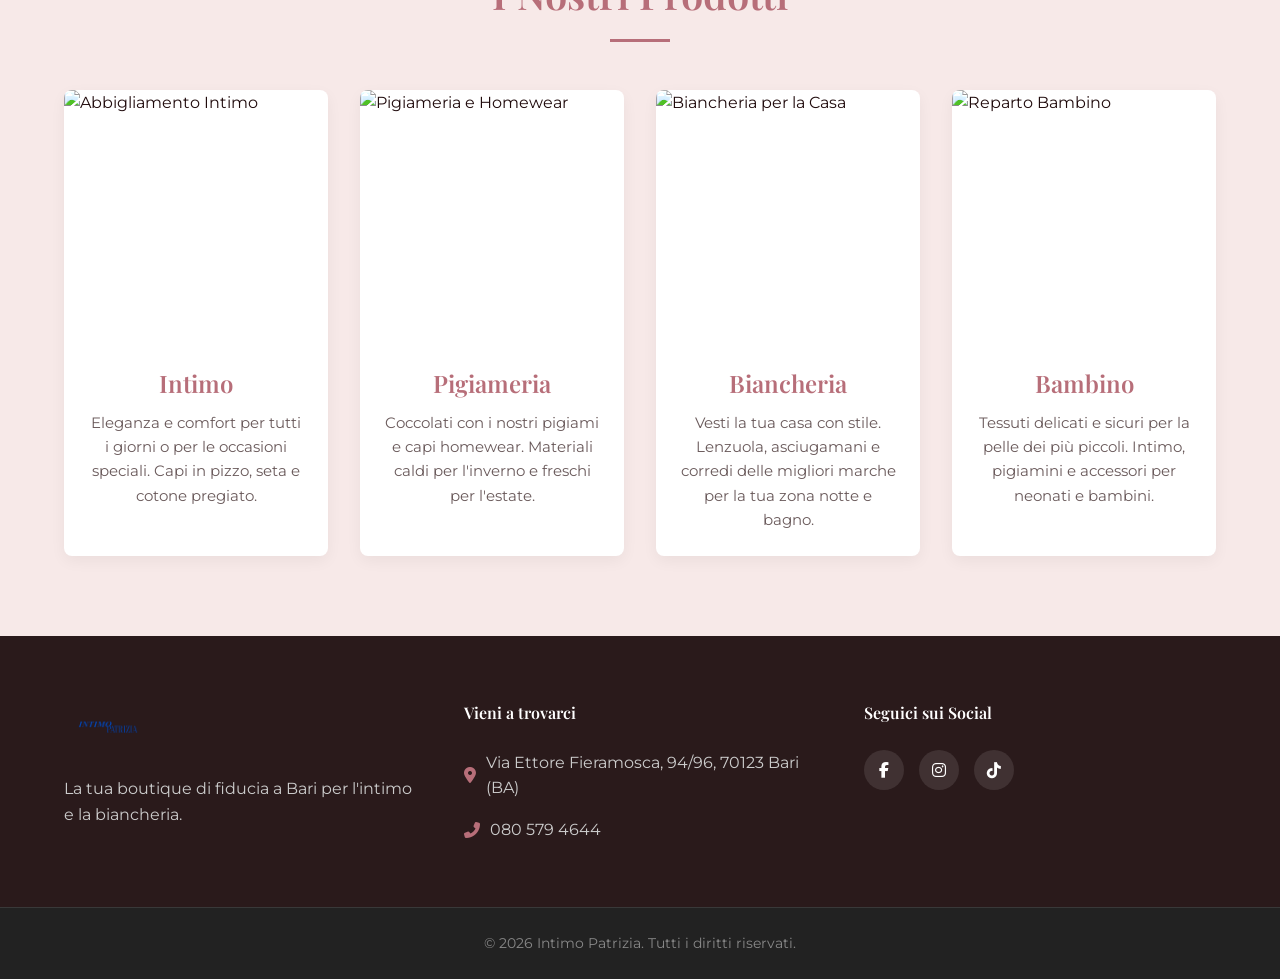
==== commit 9ee5ee12: "Sostituite le scritte Intimo Patrizia con il nuovo logo PNG" ====
--- a/index.html
+++ b/index.html
@@ -23,7 +23,7 @@
     <header class="navbar" id="navbar">
         <div class="container nav-container">
             <a href="#" class="logo">
-                <span class="logo-text">Intimo Patrizia</span>
+                <img src="images/LOGO%20INTIMO%20PATRIZIA.png" alt="Logo Intimo Patrizia" class="logo-img">
             </a>
             <nav class="nav-menu">
                 <ul class="nav-list">
@@ -127,7 +127,7 @@
     <footer id="contatti" class="footer">
         <div class="container footer-container">
             <div class="footer-info">
-                <h3>Intimo Patrizia</h3>
+                <img src="images/LOGO%20INTIMO%20PATRIZIA.png" alt="Logo Intimo Patrizia" class="footer-logo">
                 <p>La tua boutique di fiducia a Bari per l'intimo e la biancheria.</p>
             </div>
             
--- a/style.css
+++ b/style.css
@@ -131,15 +131,18 @@
     align-items: center;
 }
 
-.logo-text {
-    font-family: var(--font-heading);
-    font-size: 1.8rem;
-    font-weight: 600;
-    color: var(--color-primary);
-    letter-spacing: 1px;
-}
-
-/* (Classe img logo rimossa in quanto è tornato testo) */
+.logo-img {
+    height: 50px;
+    width: auto;
+    object-fit: contain;
+}
+
+.footer-logo {
+    height: 60px;
+    width: auto;
+    object-fit: contain;
+    margin-bottom: 1rem;
+}
 
 .nav-list {
     display: flex;
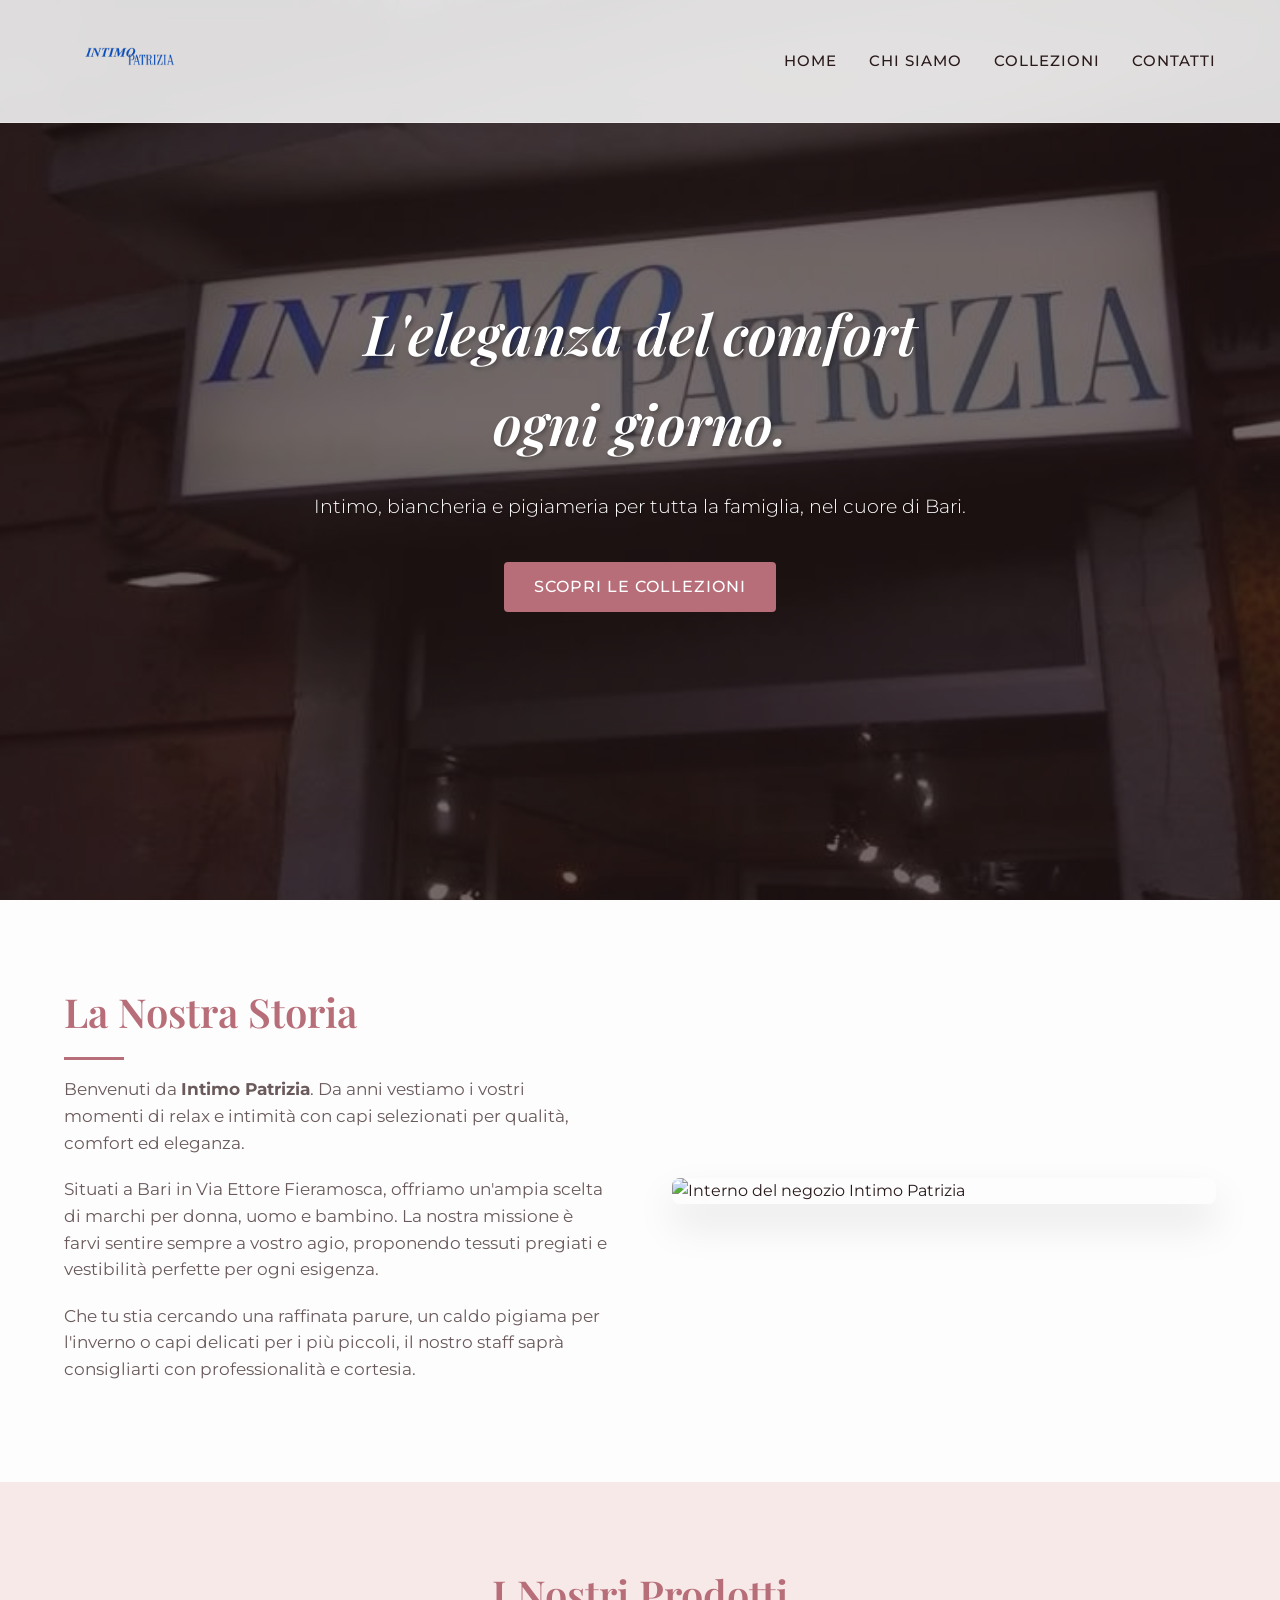
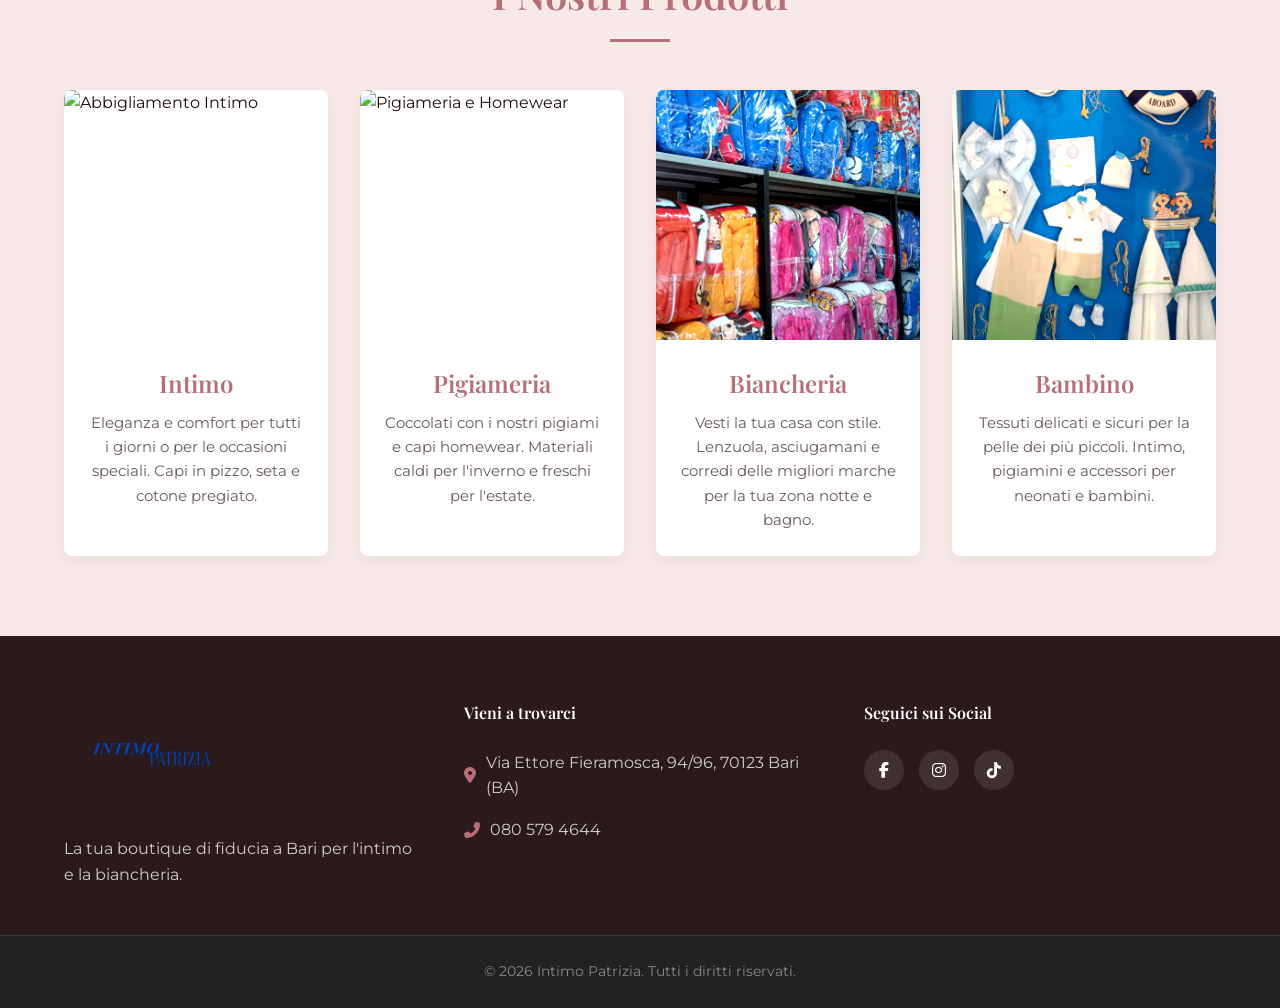
==== commit a2458e57: "Aggiorna immagini collezioni per Biancheria e Bambino" ====
--- a/index.html
+++ b/index.html
@@ -99,7 +99,7 @@
                     <!-- Card 3 -->
                     <div class="card fade-in-scroll" style="transition-delay: 0.2s;">
                         <div class="card-img-wrapper">
-                            <img src="https://images.unsplash.com/photo-1584305574647-0cc949a2bb9f?auto=format&fit=crop&w=600&q=80" alt="Biancheria per la Casa" class="product-image">
+                            <img src="images/biancheria.jpg" alt="Biancheria per la Casa" class="product-image">
                         </div>
                         <div class="card-content">
                             <h3>Biancheria</h3>
@@ -110,7 +110,7 @@
                     <!-- Card 4 -->
                     <div class="card fade-in-scroll" style="transition-delay: 0.3s;">
                         <div class="card-img-wrapper">
-                            <img src="https://images.unsplash.com/photo-1519689680058-324335c77eba?auto=format&fit=crop&w=600&q=80" alt="Reparto Bambino" class="product-image">
+                            <img src="images/binbo.jpg" alt="Reparto Bambino" class="product-image">
                         </div>
                         <div class="card-content">
                             <h3>Bambino</h3>
--- a/style.css
+++ b/style.css
@@ -132,13 +132,18 @@
 }
 
 .logo-img {
-    height: 50px;
+    height: 90px;
     width: auto;
     object-fit: contain;
+    transition: height var(--transition-fast);
+}
+
+.navbar.scrolled .logo-img {
+    height: 60px;
 }
 
 .footer-logo {
-    height: 60px;
+    height: 120px;
     width: auto;
     object-fit: contain;
     margin-bottom: 1rem;
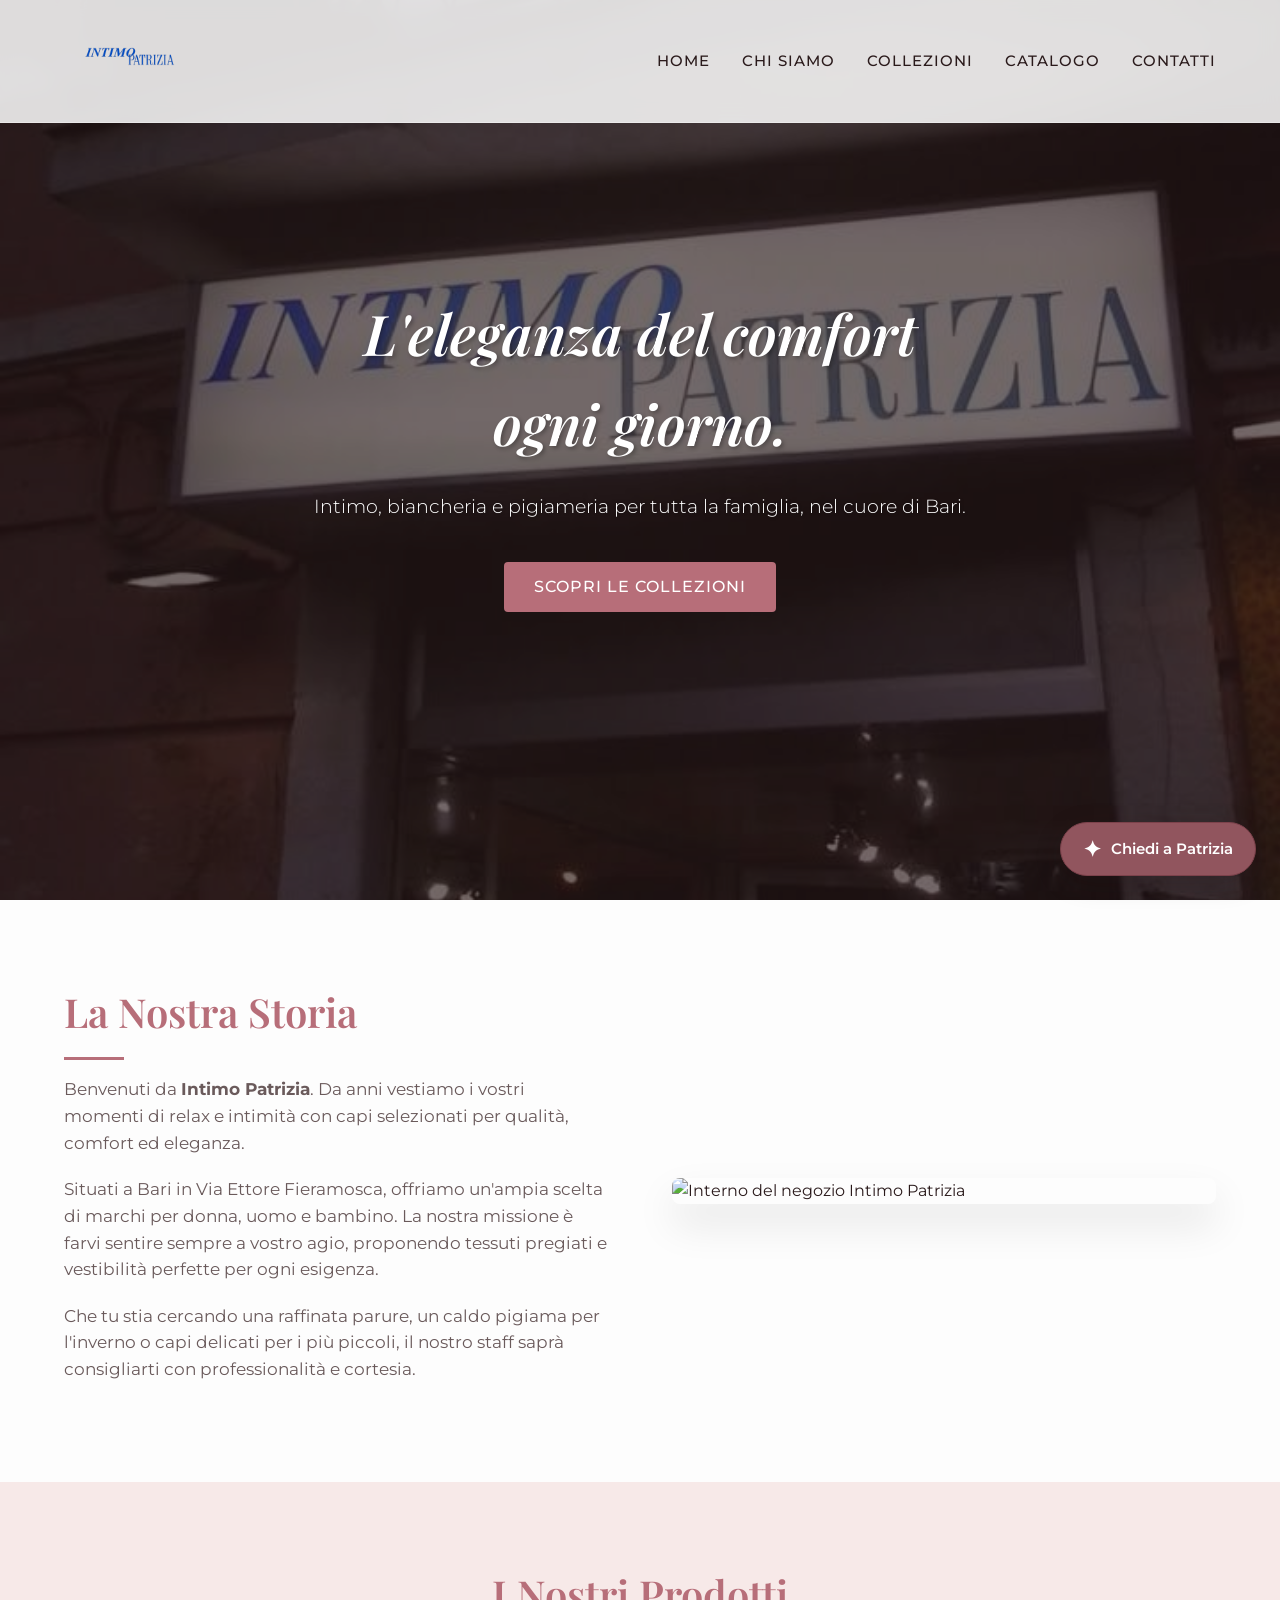
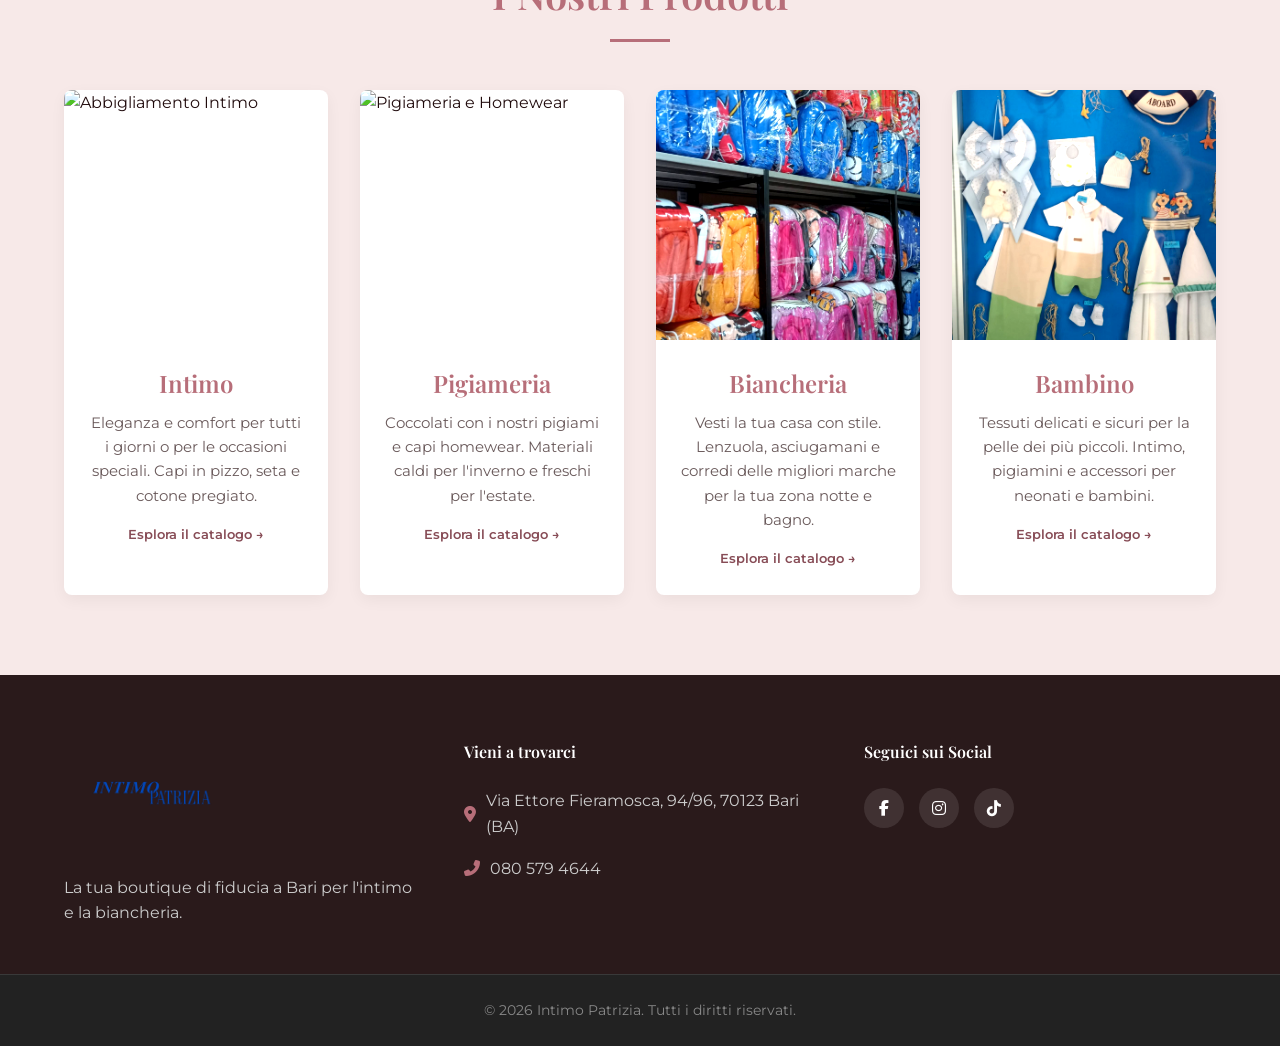
==== commit df22532a: "Aggiungi catalogo navigabile e chatbot LangGraph con preferenze" ====
--- a/index.html
+++ b/index.html
@@ -30,6 +30,7 @@
                     <li><a href="#home" class="nav-link">Home</a></li>
                     <li><a href="#chi-siamo" class="nav-link">Chi Siamo</a></li>
                     <li><a href="#collezioni" class="nav-link">Collezioni</a></li>
+                    <li><a href="/catalogo" class="nav-link">Catalogo</a></li>
                     <li><a href="#contatti" class="nav-link">Contatti</a></li>
                 </ul>
             </nav>
@@ -75,48 +76,52 @@
                 <div class="grid-collezioni">
                     
                     <!-- Card 1 -->
-                    <div class="card fade-in-scroll">
+                    <a href="/catalogo?categoria=1" class="card collection-link fade-in-scroll">
                         <div class="card-img-wrapper">
                             <img src="https://images.unsplash.com/photo-1620799140408-edc6dcb6d633?auto=format&fit=crop&w=600&q=80" alt="Abbigliamento Intimo" class="product-image">
                         </div>
                         <div class="card-content">
                             <h3>Intimo</h3>
                             <p>Eleganza e comfort per tutti i giorni o per le occasioni speciali. Capi in pizzo, seta e cotone pregiato.</p>
-                        </div>
-                    </div>
+                            <span class="collection-cta">Esplora il catalogo <span aria-hidden="true">&rarr;</span></span>
+                        </div>
+                    </a>
 
                     <!-- Card 2 -->
-                    <div class="card fade-in-scroll" style="transition-delay: 0.1s;">
+                    <a href="/catalogo?categoria=2" class="card collection-link fade-in-scroll" style="transition-delay: 0.1s;">
                         <div class="card-img-wrapper">
                             <img src="https://images.unsplash.com/photo-1560969562-b43d27eb9543?auto=format&fit=crop&w=600&q=80" alt="Pigiameria e Homewear" class="product-image">
                         </div>
                         <div class="card-content">
                             <h3>Pigiameria</h3>
                             <p>Coccolati con i nostri pigiami e capi homewear. Materiali caldi per l'inverno e freschi per l'estate.</p>
-                        </div>
-                    </div>
+                            <span class="collection-cta">Esplora il catalogo <span aria-hidden="true">&rarr;</span></span>
+                        </div>
+                    </a>
 
                     <!-- Card 3 -->
-                    <div class="card fade-in-scroll" style="transition-delay: 0.2s;">
+                    <a href="/catalogo?categoria=3" class="card collection-link fade-in-scroll" style="transition-delay: 0.2s;">
                         <div class="card-img-wrapper">
                             <img src="images/biancheria.jpg" alt="Biancheria per la Casa" class="product-image">
                         </div>
                         <div class="card-content">
                             <h3>Biancheria</h3>
                             <p>Vesti la tua casa con stile. Lenzuola, asciugamani e corredi delle migliori marche per la tua zona notte e bagno.</p>
-                        </div>
-                    </div>
+                            <span class="collection-cta">Esplora il catalogo <span aria-hidden="true">&rarr;</span></span>
+                        </div>
+                    </a>
 
                     <!-- Card 4 -->
-                    <div class="card fade-in-scroll" style="transition-delay: 0.3s;">
+                    <a href="/catalogo?categoria=4" class="card collection-link fade-in-scroll" style="transition-delay: 0.3s;">
                         <div class="card-img-wrapper">
                             <img src="images/binbo.jpg" alt="Reparto Bambino" class="product-image">
                         </div>
                         <div class="card-content">
                             <h3>Bambino</h3>
                             <p>Tessuti delicati e sicuri per la pelle dei più piccoli. Intimo, pigiamini e accessori per neonati e bambini.</p>
-                        </div>
-                    </div>
+                            <span class="collection-cta">Esplora il catalogo <span aria-hidden="true">&rarr;</span></span>
+                        </div>
+                    </a>
 
                 </div>
             </div>
@@ -153,7 +158,70 @@
         </div>
     </footer>
 
+    <!-- Assistente del negozio: servito insieme al backend Python -->
+    <button id="chat-toggle" class="chat-toggle" type="button" aria-controls="shop-chat" aria-expanded="false">
+        <span aria-hidden="true">✦</span> Chiedi a Patrizia
+    </button>
+    <section id="shop-chat" class="shop-chat" role="dialog" aria-modal="false" aria-labelledby="chat-title" hidden>
+        <header class="chat-header">
+            <div>
+                <p class="chat-eyebrow">Intimo Patrizia</p>
+                <h2 id="chat-title">Il tuo assistente</h2>
+            </div>
+            <button id="chat-close" class="chat-icon-button" type="button" aria-label="Chiudi la chat">×</button>
+        </header>
+        <div class="chat-content">
+            <div id="chat-connection" class="chat-notice" role="status" hidden>
+                <p id="chat-connection-text"></p>
+                <button id="chat-reconnect" class="chat-text-button" type="button">Riprova la connessione</button>
+            </div>
+            <form id="chat-identity-form" class="chat-identity-form">
+                <p>Benvenuto! Come possiamo aiutarti?</p>
+                <p class="chat-small">Inserisci nome ed email per questa sessione. Sono dati dichiarati da te: non creiamo un account e non verifichiamo l'email.</p>
+                <label for="chat-name">Nome</label>
+                <input id="chat-name" name="name" autocomplete="given-name" maxlength="80" required>
+                <label for="chat-email">Email</label>
+                <input id="chat-email" name="email" type="email" autocomplete="email" maxlength="254" required>
+                <label class="chat-check" for="chat-remember">
+                    <input id="chat-remember" name="remember" type="checkbox">
+                    <span>Salva le mie domande e i miei interessi per personalizzare questa chat.</span>
+                </label>
+                <p class="chat-small">Facoltativo: il server del negozio conserva nome, email, domande e conteggi degli argomenti in un file JSON locale. Puoi usare la chat anche senza salvare e cancellare i dati dal pulsante nella chat. Non inserire password o dati sensibili.</p>
+                <p id="chat-identity-error" class="chat-error" role="alert" hidden></p>
+                <button id="chat-start" class="chat-primary-button" type="submit">Inizia la chat</button>
+            </form>
+            <div id="chat-conversation" hidden>
+                <div class="chat-customer-bar">
+                    <p id="chat-customer"></p>
+                    <button id="chat-delete" class="chat-text-button" type="button">Elimina i miei dati</button>
+                </div>
+                <p id="chat-memory-mode" class="chat-small"></p>
+                <details id="chat-preferences" class="chat-preferences">
+                    <summary>Argomenti più richiesti</summary>
+                    <p class="chat-small">Conteggi delle categorie e degli ID citati nelle tue domande; non indicano acquisti o preferenze certe.</p>
+                    <ul id="chat-preference-list"></ul>
+                </details>
+                <div id="chat-log" class="chat-log" role="log" aria-label="Conversazione con l'assistente" aria-live="polite" aria-relevant="additions"></div>
+                <div class="chat-suggestions" aria-label="Esplora una categoria">
+                    <button type="button" data-chat-prompt="Vorrei informazioni sulla categoria Intimo">Intimo</button>
+                    <button type="button" data-chat-prompt="Vorrei informazioni sulla categoria Pigiameria">Pigiameria</button>
+                    <button type="button" data-chat-prompt="Vorrei informazioni sulla categoria Biancheria">Biancheria</button>
+                    <button type="button" data-chat-prompt="Vorrei informazioni sulla categoria Bambino">Bambino</button>
+                </div>
+                <p id="chat-status" class="chat-small chat-status" role="status"></p>
+                <button id="chat-retry" class="chat-text-button" type="button" hidden>Riprova la stessa domanda</button>
+                <form id="chat-message-form" class="chat-message-form">
+                    <label class="chat-visually-hidden" for="chat-message">La tua domanda</label>
+                    <input id="chat-message" name="message" placeholder="Scrivi una domanda…" maxlength="2000" autocomplete="off" required>
+                    <button id="chat-send" class="chat-primary-button" type="submit">Invia</button>
+                </form>
+            </div>
+        </div>
+        <footer class="chat-footer">DEMO · prodotti, prezzi e disponibilità fittizi, solo per simulazioni</footer>
+    </section>
+
     <!-- Custom JavaScript -->
     <script src="script.js"></script>
+    <script src="chat.js" defer></script>
 </body>
 </html>
--- a/style.css
+++ b/style.css
@@ -514,3 +514,215 @@
         transform: translateY(-8px) rotate(-45deg);
     }
 }
+
+/* Assistente del negozio */
+.chat-toggle {
+    position: fixed;
+    right: 24px;
+    bottom: 24px;
+    z-index: 1100;
+    display: flex;
+    align-items: center;
+    gap: 10px;
+    min-height: 52px;
+    padding: 13px 22px;
+    border: 1px solid #7c424b;
+    border-radius: 30px;
+    background: var(--color-primary-dark);
+    color: #fff;
+    font: 600 .92rem var(--font-body);
+    cursor: pointer;
+    box-shadow: 0 7px 28px #2a1a1b29;
+}
+.chat-toggle > span { font-size: 1.35rem; }
+.shop-chat {
+    position: fixed;
+    right: 24px;
+    bottom: 88px;
+    z-index: 1100;
+    display: flex;
+    flex-direction: column;
+    width: min(410px, calc(100vw - 32px));
+    max-height: min(710px, calc(100dvh - 112px));
+    border: 1px solid #dfc6c9;
+    border-radius: 18px;
+    background: #fffdfc;
+    color: var(--color-text-dark);
+    box-shadow: 0 12px 50px #2a1a1b38;
+    overflow: hidden;
+    font-size: .87rem;
+    line-height: 1.55;
+}
+.shop-chat[hidden], .shop-chat [hidden] { display: none !important; }
+.chat-header {
+    display: flex;
+    align-items: center;
+    justify-content: space-between;
+    padding: 16px 20px;
+    border-bottom: 1px solid #ead8da;
+    background: var(--color-secondary);
+    flex-shrink: 0;
+}
+.chat-eyebrow { font-size: .69rem; text-transform: uppercase; letter-spacing: .12em; color: #74434b; }
+.chat-header h2 { font-size: 1.55rem; margin: 0; }
+.chat-icon-button {
+    width: 40px;
+    height: 40px;
+    border: 0;
+    border-radius: 50%;
+    background: transparent;
+    color: #613c41;
+    font-size: 1.8rem;
+    cursor: pointer;
+}
+.chat-icon-button:hover { background: #e7d0d3; }
+.chat-content { padding: 18px; overflow-y: auto; overscroll-behavior: contain; min-height: 0; }
+.chat-identity-form { display: flex; flex-direction: column; gap: 8px; }
+.chat-identity-form > p:first-child { font-weight: 600; font-size: 1rem; }
+.chat-small { font-size: .73rem; line-height: 1.55; color: #6a5054; }
+.chat-identity-form > label:not(.chat-check) { font-size: .79rem; font-weight: 600; margin-top: 5px; }
+.shop-chat input:not([type="checkbox"]) {
+    width: 100%;
+    min-width: 0;
+    min-height: 42px;
+    border: 1px solid #b99a9e;
+    border-radius: 8px;
+    padding: 9px 11px;
+    font: inherit;
+    background: #fff;
+    color: var(--color-text-dark);
+}
+.chat-check { display: flex; align-items: flex-start; gap: 9px; margin-top: 9px; font-size: .79rem; }
+.chat-check input { width: 18px; height: 18px; margin-top: 3px; accent-color: var(--color-primary-dark); flex-shrink: 0; }
+.chat-primary-button {
+    padding: 11px 17px;
+    border: 1px solid #7c424b;
+    border-radius: 8px;
+    background: var(--color-primary-dark);
+    color: #fff;
+    font: 600 .82rem var(--font-body);
+    cursor: pointer;
+}
+.chat-identity-form .chat-primary-button { margin-top: 5px; }
+.chat-primary-button:hover, .chat-toggle:hover { background: #7b424c; }
+.shop-chat button:disabled { cursor: wait; opacity: .6; }
+.shop-chat :focus-visible, .chat-toggle:focus-visible { outline: 3px solid #774c56; outline-offset: 3px; }
+.chat-text-button { border: none; background: transparent; padding: 6px 0; color: #7c424b; text-decoration: underline; text-underline-offset: 3px; font: inherit; font-size: .73rem; text-align: left; cursor: pointer; }
+.chat-customer-bar { display: flex; align-items: center; justify-content: space-between; gap: 12px; }
+.chat-customer-bar > p { font-weight: 600; overflow-wrap: anywhere; }
+.chat-customer-bar > button { flex-shrink: 0; }
+.chat-preferences { margin: 12px 0; padding: 9px 11px; border: 1px solid #ead8da; border-radius: 8px; background: #fbf3f2; font-size: .78rem; }
+.chat-preferences summary { cursor: pointer; font-weight: 600; }
+.chat-preferences .chat-small { margin: 7px 0; }
+.chat-preferences ul { list-style: disc; margin-left: 17px; }
+.chat-log { display: flex; flex-direction: column; gap: 10px; margin: 14px 0; }
+.chat-bubble { max-width: 94%; padding: 11px 13px; border-radius: 12px; overflow-wrap: anywhere; }
+.chat-bubble p { white-space: pre-wrap; }
+.chat-bubble-assistant { align-self: flex-start; background: #f3e9e8; border-bottom-left-radius: 3px; }
+.chat-bubble-user { align-self: flex-end; background: #91555e; color: white; border-bottom-right-radius: 3px; }
+.chat-message-label { display: block; font-size: .66rem; margin-bottom: 5px; letter-spacing: .03em; }
+.chat-save-note { display: block; margin-top: 7px; color: #53684c; font-size: .67rem; }
+.chat-suggestions { display: flex; flex-wrap: wrap; gap: 6px; }
+.chat-suggestions button { padding: 7px 10px; border: 1px solid #bf9ca2; border-radius: 20px; background: #fff; color: #74434b; font: inherit; font-size: .72rem; cursor: pointer; }
+.chat-suggestions button:hover { background: #f7e9e8; }
+.chat-status { margin-top: 9px; }
+.chat-message-form { display: flex; align-items: stretch; gap: 7px; margin-top: 10px; }
+.chat-message-form button { flex-shrink: 0; }
+.chat-footer { flex-shrink: 0; padding: 9px 15px; border-top: 1px solid #ead8da; background: #fbf3f2; font-size: .64rem; color: #6a5054; text-align: center; }
+.chat-notice { padding: 11px; border: 1px solid #c3a264; border-radius: 8px; background: #fff6e5; font-size: .78rem; margin-bottom: 13px; }
+.chat-error { color: #942e3f; font-size: .78rem; }
+.chat-visually-hidden { position: absolute; width: 1px; height: 1px; padding: 0; margin: -1px; overflow: hidden; clip: rect(0, 0, 0, 0); white-space: nowrap; border: 0; }
+@media screen and (max-width: 480px) {
+    .chat-toggle { right: 16px; bottom: 16px; padding: 12px 18px; }
+    .shop-chat { right: 12px; bottom: 80px; width: calc(100vw - 24px); max-height: calc(100dvh - 96px); }
+    .chat-content { padding: 14px; }
+    .shop-chat input:not([type="checkbox"]) { font-size: 16px; }
+}
+
+/* Catalogo e collegamenti fra schede e assistente */
+.collection-link { display: block; }
+.collection-cta { display: inline-block; margin-top: 17px; color: #874c56; font-size: .8rem; font-weight: 600; }
+.collection-link:focus-visible { outline: 3px solid #874c56; outline-offset: 5px; }
+.chat-product-links { display: flex; flex-wrap: wrap; gap: 7px; margin-top: 10px; }
+.chat-product-links a { display: inline-block; padding: 6px 10px; border: 1px solid #b1878e; border-radius: 7px; background: #fffaf9; color: #74434b; font-size: .76rem; text-decoration: underline; text-underline-offset: 3px; }
+.chat-product-links a:hover { background: #f7e9e8; }
+.catalogue-page { background: #fffdfb; }
+.catalogue-page [hidden] { display: none !important; }
+.catalogue-page :focus-visible { outline: 3px solid #874c56; outline-offset: 4px; }
+.catalogue-skip-link { position: fixed; z-index: 1400; top: 10px; left: 16px; padding: 12px; background: #fff; transform: translateY(-160%); }
+.catalogue-skip-link:focus { transform: none; }
+.catalogue-header { background: #fffdfb; border-bottom: 1px solid #ead8da; }
+.catalogue-nav { min-height: 110px; display: flex; justify-content: space-between; align-items: center; gap: 24px; padding-block: 10px; }
+.catalogue-nav .logo-img { height: 84px; }
+.catalogue-nav nav { display: flex; flex-wrap: wrap; gap: 28px; font-size: .8rem; font-weight: 500; }
+.catalogue-nav nav [aria-current] { color: #874c56; text-decoration: underline; text-underline-offset: 7px; }
+.catalogue-intro { padding: 58px 0 42px; background: linear-gradient(115deg, #f7e9e8, #fcf5ef 80%); border-bottom: 1px solid #eddfd9; }
+.catalogue-eyebrow { font-family: var(--font-body); font-size: .69rem; font-weight: 600; letter-spacing: .16em; text-transform: uppercase; color: #885760; }
+.catalogue-intro h1 { margin: 8px 0 13px; font-size: clamp(2.2rem, 5vw, 3.5rem); line-height: 1.2; }
+.catalogue-intro .container > p:not(.catalogue-eyebrow) { max-width: 710px; font-size: .91rem; color: #675256; }
+.catalogue-demo { margin-top: 22px; padding: 12px 16px; border: 1px solid #d9bcb4; border-radius: 8px; color: #694c45; background: #fff9f2; font-size: .76rem; line-height: 1.65; }
+.catalogue-section { padding-top: 35px; padding-bottom: 72px; min-height: 390px; }
+.catalogue-toolbar { display: flex; align-items: flex-end; justify-content: space-between; gap: 25px; padding-bottom: 24px; border-bottom: 1px solid #eaded9; }
+.catalogue-categories { display: flex; flex-wrap: wrap; gap: 8px; }
+.catalogue-category { display: inline-block; padding: 9px 16px; border: 1px solid #d5bfc1; border-radius: 30px; font-size: .77rem; color: #6c4950; background: #fff; }
+.catalogue-category:hover { border-color: #91555e; background: #fbf0ed; }
+.catalogue-category[aria-current] { background: #91555e; color: #fff; border-color: #91555e; }
+.catalogue-search { width: min(280px, 100%); flex-shrink: 0; }
+.catalogue-search label { display: block; font-size: .7rem; font-weight: 600; margin-bottom: 6px; color: #6c4950; }
+.catalogue-search input { width: 100%; min-height: 42px; padding: 10px 13px; border: 1px solid #d5bfc1; border-radius: 7px; font: .77rem var(--font-body); background: #fff; color: #2a1a1b; }
+.catalogue-count { margin: 19px 0; color: #7b6568; font-size: .72rem; }
+.catalogue-grid { display: grid; grid-template-columns: repeat(3, minmax(0, 1fr)); gap: 22px; }
+.catalogue-product { position: relative; display: flex; flex-direction: column; padding: 26px 24px 23px; border: 1px solid #eadbd5; border-top: 3px solid #bf8b94; border-radius: 3px 3px 14px 14px; background: #fff; box-shadow: 0 5px 20px #91555e06; }
+.catalogue-product-top { display: flex; justify-content: space-between; align-items: center; gap: 9px; margin-bottom: 23px; }
+.catalogue-product-top .catalogue-eyebrow { font-size: .62rem; letter-spacing: .1em; }
+.catalogue-demo-badge { display: inline-block; flex-shrink: 0; padding: 2px 7px; border: 1px solid #dbc9b5; border-radius: 4px; color: #7b5c37; background: #fff8eb; font: 500 .62rem var(--font-body); line-height: 1.5; text-transform: uppercase; letter-spacing: .06em; }
+.catalogue-product-name { margin-bottom: 14px; font-size: 1.65rem; line-height: 1.25; }
+.catalogue-product-name a:hover { color: #91555e; text-decoration: underline; text-underline-offset: 4px; }
+.catalogue-product-description { margin-bottom: 21px; color: #735f62; font-size: .78rem; line-height: 1.85; }
+.catalogue-availability { margin-top: auto; padding-top: 12px; color: #735f62; font-size: .68rem; line-height: 1.8; }
+.catalogue-availability strong { font-weight: 600; color: #594347; }
+.catalogue-product-bottom { display: flex; align-items: center; flex-wrap: wrap; justify-content: space-between; gap: 14px; margin-top: 20px; padding-top: 17px; border-top: 1px solid #f0e5e1; }
+.catalogue-price { font-weight: 600; font-size: 1rem; color: #91555e; }
+.catalogue-detail-link { display: inline-block; color: #874c56; font: 500 .73rem var(--font-body); text-decoration: underline; text-underline-offset: 4px; }
+.catalogue-detail-link:hover { color: #4d2a30; }
+.catalogue-state { padding: 35px 24px; border: 1px dashed #d9bfc4; border-radius: 10px; background: #fbf4f0; color: #6c4950; font-size: .86rem; }
+.catalogue-state button, .catalogue-state a { margin-top: 16px; }
+.catalogue-state a { display: inline-block; text-decoration: underline; font-size: .78rem; }
+.catalogue-state button + a { margin-left: 18px; }
+.catalogue-footer { padding: 34px 0 100px; border-top: 1px solid #e9d8d7; background: #f7e9e8; font-size: .75rem; color: #6c4950; }
+.catalogue-footer-name { font: 600 1.4rem var(--font-heading); margin-bottom: 5px; }
+.catalogue-footer a { text-decoration: underline; text-underline-offset: 3px; }
+.catalogue-footer .container > p:last-child { margin-top: 13px; font-size: .7rem; }
+.product-dialog { width: min(650px, calc(100vw - 28px)); max-height: calc(100dvh - 40px); margin: auto; padding: 25px 32px 32px; border: 1px solid #d5b5ba; border-radius: 15px; background: #fffdfb; color: #2a1a1b; overflow-y: auto; overscroll-behavior: contain; }
+.product-dialog::backdrop { background: #2a1a1b80; backdrop-filter: blur(3px); }
+.product-dialog-top { display: flex; justify-content: space-between; align-items: center; gap: 20px; margin-bottom: 12px; }
+.product-dialog h2 { font-size: clamp(1.8rem, 5vw, 2.4rem); line-height: 1.25; margin: 0 0 14px; }
+.product-dialog-price { color: #91555e; font-weight: 600; font-size: 1.4rem; }
+.product-dialog-description { font-size: .86rem; color: #6a5054; margin: 24px 0; line-height: 1.85; }
+.product-details { border-top: 1px solid #e8d9d5; }
+.product-detail-row { display: grid; grid-template-columns: 125px minmax(0, 1fr); gap: 20px; padding: 15px 0; border-bottom: 1px solid #e8d9d5; font-size: .8rem; overflow-wrap: anywhere; }
+.product-detail-row dt { color: #835b63; font-weight: 600; }
+.product-detail-missing { color: #8b5d43; font-style: italic; }
+.product-variant-note { margin: 21px 0 18px; color: #7b6568; font-size: .7rem; }
+@media screen and (max-width: 1000px) {
+    .catalogue-toolbar { align-items: flex-start; flex-direction: column; gap: 18px; }
+    .catalogue-search { width: min(380px, 100%); }
+    .catalogue-grid { grid-template-columns: repeat(2, minmax(0, 1fr)); }
+}
+@media screen and (max-width: 600px) {
+    .catalogue-nav { min-height: 94px; gap: 14px; }
+    .catalogue-nav .logo-img { height: 64px; }
+    .catalogue-nav nav { gap: 9px 15px; justify-content: flex-end; font-size: .68rem; }
+    .catalogue-intro { padding: 36px 0 29px; }
+    .catalogue-intro .container > p:not(.catalogue-eyebrow) { font-size: .82rem; }
+    .catalogue-section { padding-top: 24px; padding-bottom: 40px; }
+    .catalogue-category { padding: 8px 13px; font-size: .7rem; }
+    .catalogue-search { width: 100%; }
+    .catalogue-search input { font-size: 16px; }
+    .catalogue-grid { grid-template-columns: minmax(0, 1fr); gap: 17px; }
+    .catalogue-product { padding: 23px; }
+    .catalogue-product-top { margin-bottom: 17px; }
+    .catalogue-product-name { font-size: 1.65rem; }
+    .product-dialog { padding: 19px 21px 25px; }
+    .product-detail-row { grid-template-columns: 100px minmax(0, 1fr); gap: 15px; font-size: .75rem; }
+}
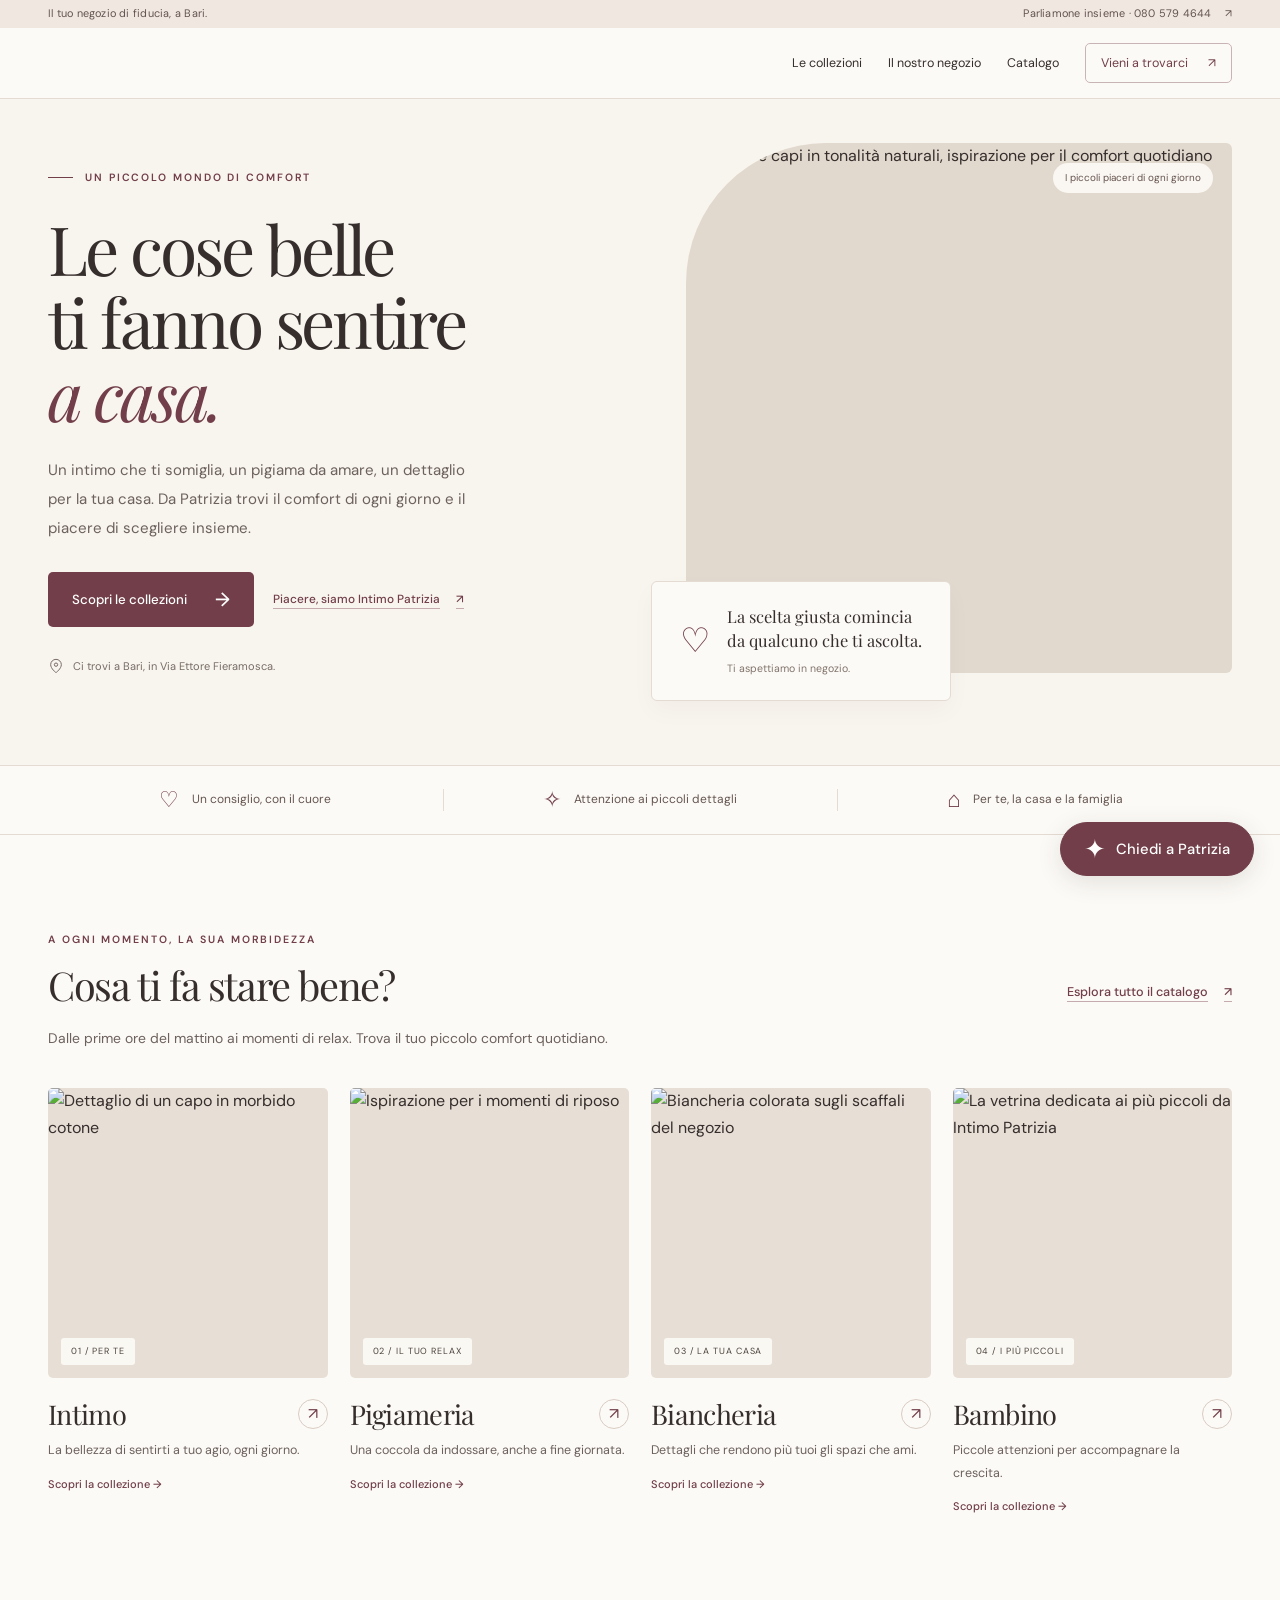
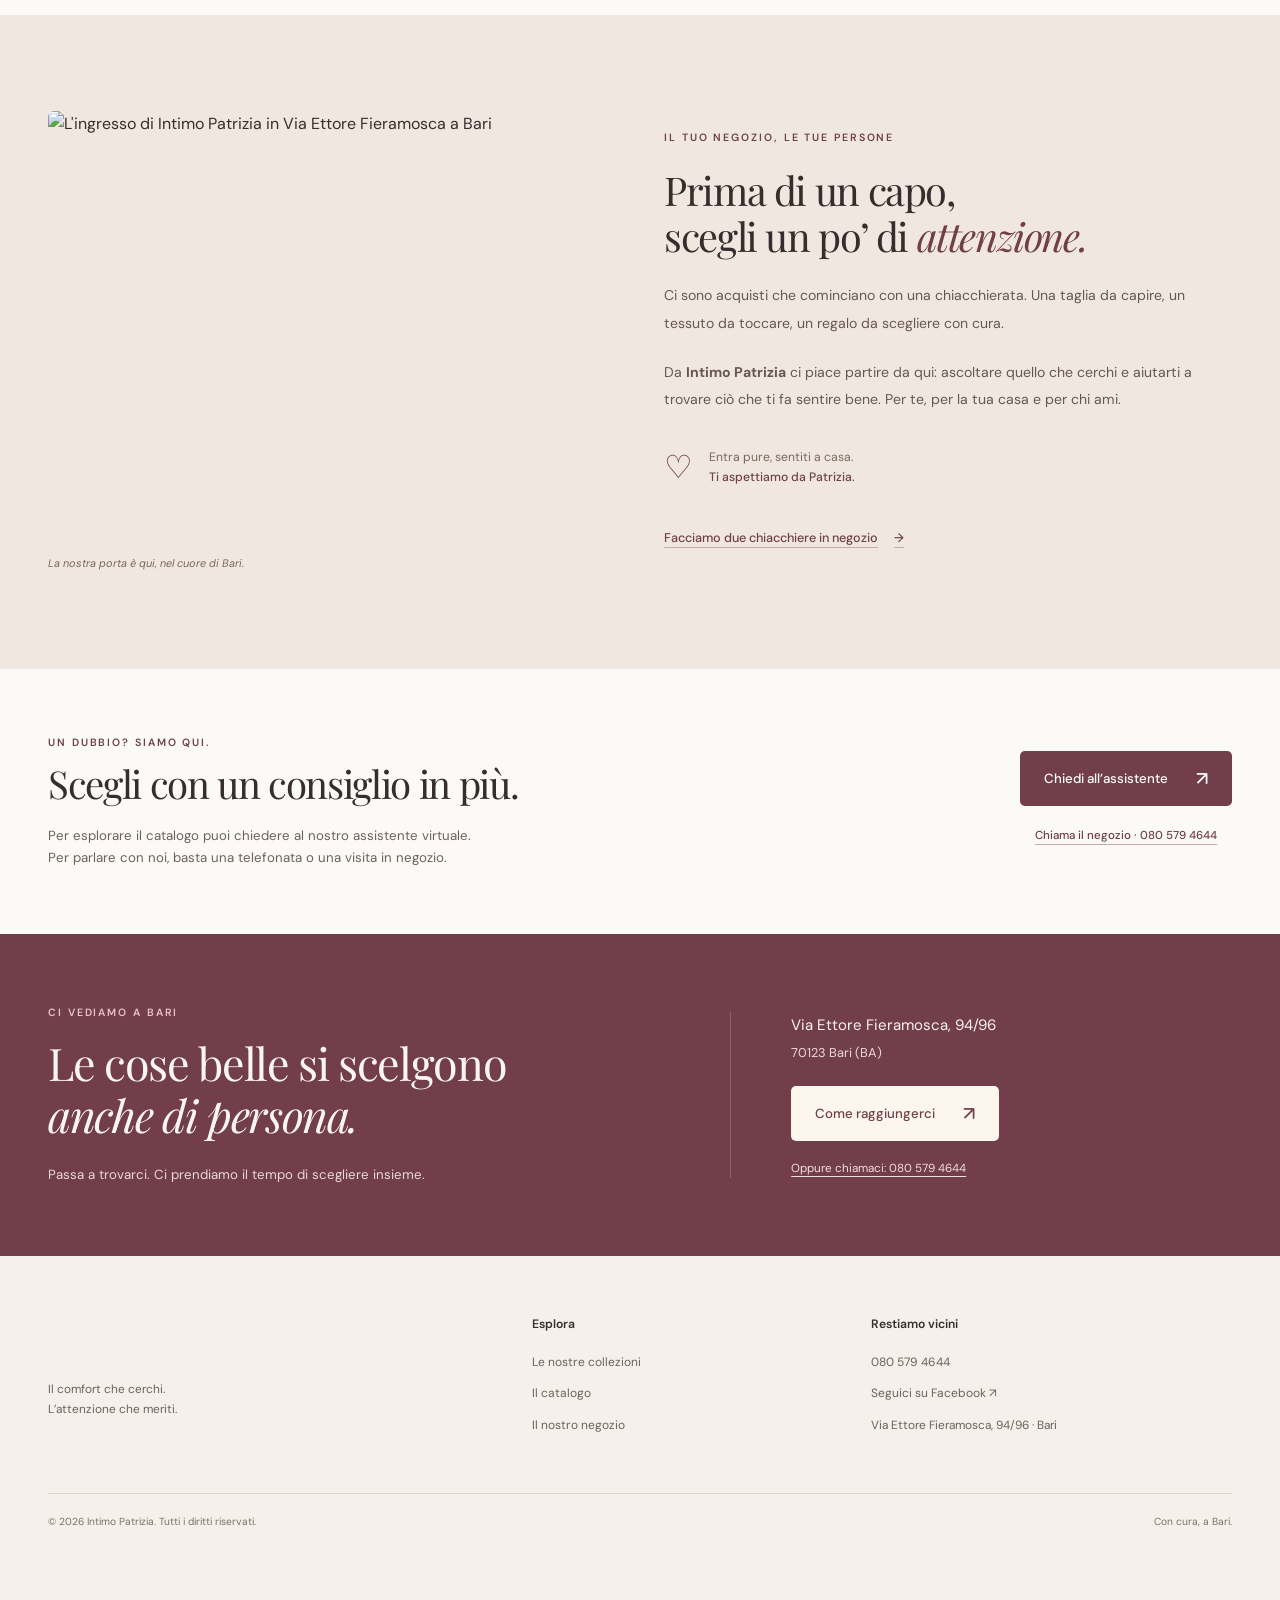
==== commit 532f3e0f: "Save course project changes" ====
--- a/index.html
+++ b/index.html
@@ -3,170 +3,82 @@
 <head>
     <meta charset="UTF-8">
     <meta name="viewport" content="width=device-width, initial-scale=1.0">
-    <meta name="description" content="Intimo Patrizia - Negozio di abbigliamento intimo, biancheria, pigiameria e articoli per bambino a Bari.">
-    <title>Intimo Patrizia | Bari</title>
-    
-    <!-- Google Fonts -->
+    <meta name="description" content="Intimo Patrizia a Bari: intimo, pigiameria e biancheria per la famiglia. Scopri le collezioni e passa a trovarci in Via Ettore Fieramosca, 94/96.">
+    <meta name="theme-color" content="#713e49">
+    <title>Intimo Patrizia | Il piacere di sentirsi a casa, a Bari</title>
     <link rel="preconnect" href="https://fonts.googleapis.com">
     <link rel="preconnect" href="https://fonts.gstatic.com" crossorigin>
-    <link href="https://fonts.googleapis.com/css2?family=Montserrat:wght@300;400;500;600&family=Playfair+Display:ital,wght@0,400;0,600;1,400&display=swap" rel="stylesheet">
-    
-    <!-- Font Awesome -->
-    <link rel="stylesheet" href="https://cdnjs.cloudflare.com/ajax/libs/font-awesome/6.4.0/css/all.min.css">
-    
-    <!-- Custom CSS -->
-    <link rel="stylesheet" href="style.css">
+    <link href="https://fonts.googleapis.com/css2?family=DM+Sans:wght@400;500;600;700&family=Playfair+Display:ital,wght@0,400;0,500;0,600;1,400;1,500&display=swap" rel="stylesheet">
+    <link rel="stylesheet" href="/style.css">
+    <script src="/script.js" defer></script>
+    <script src="/chat.js" defer></script>
 </head>
 <body>
-
-    <!-- Header & Navigation -->
+    <a href="#main-content" class="catalogue-skip-link">Vai al contenuto</a>
+    <div class="welcome-bar"><div class="container"><span>Il tuo negozio di fiducia, a Bari.</span><a href="tel:+390805794644">Parliamone insieme · 080 579 4644 <span aria-hidden="true">↗</span></a></div></div>
     <header class="navbar" id="navbar">
         <div class="container nav-container">
-            <a href="#" class="logo">
-                <img src="images/LOGO%20INTIMO%20PATRIZIA.png" alt="Logo Intimo Patrizia" class="logo-img">
-            </a>
-            <nav class="nav-menu">
-                <ul class="nav-list">
-                    <li><a href="#home" class="nav-link">Home</a></li>
-                    <li><a href="#chi-siamo" class="nav-link">Chi Siamo</a></li>
-                    <li><a href="#collezioni" class="nav-link">Collezioni</a></li>
+            <a href="/" class="wordmark brand-logo" aria-label="Intimo Patrizia, home"><img src="/images/LOGO%20INTIMO%20PATRIZIA.png" alt="Intimo Patrizia" width="1536" height="1024"></a>
+            <nav class="nav-menu" aria-label="Navigazione principale">
+                <ul class="nav-list" id="main-navigation">
+                    <li><a href="#collezioni" class="nav-link">Le collezioni</a></li>
+                    <li><a href="#chi-siamo" class="nav-link">Il nostro negozio</a></li>
                     <li><a href="/catalogo" class="nav-link">Catalogo</a></li>
-                    <li><a href="#contatti" class="nav-link">Contatti</a></li>
+                    <li><a href="#contatti" class="nav-link nav-contact">Vieni a trovarci <span aria-hidden="true">↗</span></a></li>
                 </ul>
             </nav>
-            <div class="hamburger">
-                <span class="bar"></span>
-                <span class="bar"></span>
-                <span class="bar"></span>
-            </div>
+            <button class="hamburger" type="button" aria-controls="main-navigation" aria-expanded="false" aria-label="Apri il menu"><span class="bar"></span><span class="bar"></span><span class="bar"></span></button>
         </div>
     </header>
-
-    <main>
-        <!-- Hero Section -->
-        <section id="home" class="hero">
-            <div class="hero-overlay"></div>
-            <div class="hero-content fade-in">
-                <h1 class="hero-title">L'eleganza del comfort<br>ogni giorno.</h1>
-                <p class="hero-subtitle">Intimo, biancheria e pigiameria per tutta la famiglia, nel cuore di Bari.</p>
-                <a href="#collezioni" class="btn btn-primary">Scopri le Collezioni</a>
-            </div>
-        </section>
-
-        <!-- Chi Siamo Section -->
-        <section id="chi-siamo" class="chi-siamo section-padding">
-            <div class="container about-container">
-                <div class="about-text fade-in-scroll">
-                    <h2 class="section-title">La Nostra Storia</h2>
-                    <p>Benvenuti da <strong>Intimo Patrizia</strong>. Da anni vestiamo i vostri momenti di relax e intimità con capi selezionati per qualità, comfort ed eleganza.</p>
-                    <p>Situati a Bari in Via Ettore Fieramosca, offriamo un'ampia scelta di marchi per donna, uomo e bambino. La nostra missione è farvi sentire sempre a vostro agio, proponendo tessuti pregiati e vestibilità perfette per ogni esigenza.</p>
-                    <p>Che tu stia cercando una raffinata parure, un caldo pigiama per l'inverno o capi delicati per i più piccoli, il nostro staff saprà consigliarti con professionalità e cortesia.</p>
+    <main id="main-content">
+        <section id="home" class="hero" aria-labelledby="hero-heading">
+            <div class="container hero-layout">
+                <div class="hero-content">
+                    <p class="eyebrow"><span class="small-line" aria-hidden="true"></span>UN PICCOLO MONDO DI COMFORT</p>
+                    <h1 id="hero-heading">Le cose belle<br>ti fanno sentire<br><em>a casa.</em></h1>
+                    <p class="hero-subtitle">Un intimo che ti somiglia, un pigiama da amare, un dettaglio per la tua casa. Da Patrizia trovi il comfort di ogni giorno e il piacere di scegliere insieme.</p>
+                    <div class="hero-actions"><a href="#collezioni" class="btn btn-primary">Scopri le collezioni <span aria-hidden="true">→</span></a><a href="#chi-siamo" class="text-link">Piacere, siamo Intimo Patrizia <span aria-hidden="true">↗</span></a></div>
+                    <p class="hero-location"><svg viewBox="0 0 24 24" fill="none" stroke="currentColor" stroke-width="1.5" aria-hidden="true"><path d="M20 10c0 6-8 12-8 12S4 16 4 10a8 8 0 1 1 16 0Z"/><circle cx="12" cy="10" r="2.5"/></svg>Ci trovi a Bari, in Via Ettore Fieramosca.</p>
                 </div>
-                <div class="about-image fade-in-scroll">
-                    <!-- Segnaposto per foto del negozio -->
-                    <img src="https://images.unsplash.com/photo-1441986300917-64674bd600d8?auto=format&fit=crop&w=800&q=80" alt="Interno del negozio Intimo Patrizia">
+                <div class="hero-visual">
+                    <img class="hero-photo" src="https://images.unsplash.com/photo-1441986300917-64674bd600d8?auto=format&amp;fit=crop&amp;w=1100&amp;q=85" alt="Tessuti e capi in tonalità naturali, ispirazione per il comfort quotidiano" width="720" height="800" fetchpriority="high">
+                    <span class="hero-image-label">I piccoli piaceri di ogni giorno</span>
+                    <div class="hero-note"><span class="note-heart" aria-hidden="true">♡</span><div><strong>La scelta giusta comincia<br>da qualcuno che ti ascolta.</strong><span>Ti aspettiamo in negozio.</span></div></div>
                 </div>
             </div>
         </section>
-
-        <!-- Collezioni / Categorie Section -->
-        <section id="collezioni" class="collezioni section-padding bg-light">
+        <div class="care-strip"><div class="container care-items"><p><span aria-hidden="true">♡</span> Un consiglio, con il cuore</p><p><span aria-hidden="true">✧</span> Attenzione ai piccoli dettagli</p><p><span aria-hidden="true">⌂</span> Per te, la casa e la famiglia</p></div></div>
+        <section id="collezioni" class="collezioni section-padding" aria-labelledby="collections-heading">
             <div class="container">
-                <h2 class="section-title text-center fade-in-scroll">I Nostri Prodotti</h2>
+                <div class="section-heading"><div><p class="eyebrow">A OGNI MOMENTO, LA SUA MORBIDEZZA</p><h2 id="collections-heading" class="section-title">Cosa ti fa stare bene?</h2></div><a href="/catalogo" class="text-link">Esplora tutto il catalogo <span aria-hidden="true">↗</span></a></div>
+                <p class="section-intro">Dalle prime ore del mattino ai momenti di relax. Trova il tuo piccolo comfort quotidiano.</p>
                 <div class="grid-collezioni">
-                    
-                    <!-- Card 1 -->
-                    <a href="/catalogo?categoria=1" class="card collection-link fade-in-scroll">
-                        <div class="card-img-wrapper">
-                            <img src="https://images.unsplash.com/photo-1620799140408-edc6dcb6d633?auto=format&fit=crop&w=600&q=80" alt="Abbigliamento Intimo" class="product-image">
-                        </div>
-                        <div class="card-content">
-                            <h3>Intimo</h3>
-                            <p>Eleganza e comfort per tutti i giorni o per le occasioni speciali. Capi in pizzo, seta e cotone pregiato.</p>
-                            <span class="collection-cta">Esplora il catalogo <span aria-hidden="true">&rarr;</span></span>
-                        </div>
-                    </a>
-
-                    <!-- Card 2 -->
-                    <a href="/catalogo?categoria=2" class="card collection-link fade-in-scroll" style="transition-delay: 0.1s;">
-                        <div class="card-img-wrapper">
-                            <img src="https://images.unsplash.com/photo-1560969562-b43d27eb9543?auto=format&fit=crop&w=600&q=80" alt="Pigiameria e Homewear" class="product-image">
-                        </div>
-                        <div class="card-content">
-                            <h3>Pigiameria</h3>
-                            <p>Coccolati con i nostri pigiami e capi homewear. Materiali caldi per l'inverno e freschi per l'estate.</p>
-                            <span class="collection-cta">Esplora il catalogo <span aria-hidden="true">&rarr;</span></span>
-                        </div>
-                    </a>
-
-                    <!-- Card 3 -->
-                    <a href="/catalogo?categoria=3" class="card collection-link fade-in-scroll" style="transition-delay: 0.2s;">
-                        <div class="card-img-wrapper">
-                            <img src="images/biancheria.jpg" alt="Biancheria per la Casa" class="product-image">
-                        </div>
-                        <div class="card-content">
-                            <h3>Biancheria</h3>
-                            <p>Vesti la tua casa con stile. Lenzuola, asciugamani e corredi delle migliori marche per la tua zona notte e bagno.</p>
-                            <span class="collection-cta">Esplora il catalogo <span aria-hidden="true">&rarr;</span></span>
-                        </div>
-                    </a>
-
-                    <!-- Card 4 -->
-                    <a href="/catalogo?categoria=4" class="card collection-link fade-in-scroll" style="transition-delay: 0.3s;">
-                        <div class="card-img-wrapper">
-                            <img src="images/binbo.jpg" alt="Reparto Bambino" class="product-image">
-                        </div>
-                        <div class="card-content">
-                            <h3>Bambino</h3>
-                            <p>Tessuti delicati e sicuri per la pelle dei più piccoli. Intimo, pigiamini e accessori per neonati e bambini.</p>
-                            <span class="collection-cta">Esplora il catalogo <span aria-hidden="true">&rarr;</span></span>
-                        </div>
-                    </a>
-
+                    <a href="/catalogo?categoria=1" class="card collection-link fade-in-scroll"><div class="card-img-wrapper"><img src="https://images.unsplash.com/photo-1620799140408-edc6dcb6d633?auto=format&amp;fit=crop&amp;w=600&amp;q=80" alt="Dettaglio di un capo in morbido cotone" width="600" height="750" loading="lazy"><span class="collection-number">01 / PER TE</span></div><div class="card-content"><div class="collection-title-row"><h3>Intimo</h3><span class="collection-arrow" aria-hidden="true">↗</span></div><p>La bellezza di sentirti a tuo agio, ogni giorno.</p><span class="collection-cta">Scopri la collezione <span aria-hidden="true">→</span></span></div></a>
+                    <a href="/catalogo?categoria=2" class="card collection-link fade-in-scroll"><div class="card-img-wrapper"><img src="https://images.unsplash.com/photo-1560969562-b43d27eb9543?auto=format&amp;fit=crop&amp;w=600&amp;q=80" alt="Ispirazione per i momenti di riposo" width="600" height="750" loading="lazy"><span class="collection-number">02 / IL TUO RELAX</span></div><div class="card-content"><div class="collection-title-row"><h3>Pigiameria</h3><span class="collection-arrow" aria-hidden="true">↗</span></div><p>Una coccola da indossare, anche a fine giornata.</p><span class="collection-cta">Scopri la collezione <span aria-hidden="true">→</span></span></div></a>
+                    <a href="/catalogo?categoria=3" class="card collection-link fade-in-scroll"><div class="card-img-wrapper"><img src="/images/biancheria.jpg" alt="Biancheria colorata sugli scaffali del negozio" width="1152" height="2048" loading="lazy"><span class="collection-number">03 / LA TUA CASA</span></div><div class="card-content"><div class="collection-title-row"><h3>Biancheria</h3><span class="collection-arrow" aria-hidden="true">↗</span></div><p>Dettagli che rendono più tuoi gli spazi che ami.</p><span class="collection-cta">Scopri la collezione <span aria-hidden="true">→</span></span></div></a>
+                    <a href="/catalogo?categoria=4" class="card collection-link fade-in-scroll"><div class="card-img-wrapper"><img src="/images/binbo.jpg" alt="La vetrina dedicata ai più piccoli da Intimo Patrizia" width="1152" height="2048" loading="lazy"><span class="collection-number">04 / I PIÙ PICCOLI</span></div><div class="card-content"><div class="collection-title-row"><h3>Bambino</h3><span class="collection-arrow" aria-hidden="true">↗</span></div><p>Piccole attenzioni per accompagnare la crescita.</p><span class="collection-cta">Scopri la collezione <span aria-hidden="true">→</span></span></div></a>
                 </div>
             </div>
         </section>
+        <section id="chi-siamo" class="chi-siamo section-padding" aria-labelledby="about-heading">
+            <div class="container about-container">
+                <figure class="about-image fade-in-scroll"><img src="/images/INSEGNA%20INTIMO%20PATRIZIA.jpg" alt="L'ingresso di Intimo Patrizia in Via Ettore Fieramosca a Bari" width="720" height="720" loading="lazy"><figcaption>La nostra porta è qui, nel cuore di Bari.</figcaption></figure>
+                <div class="about-text fade-in-scroll"><p class="eyebrow">IL TUO NEGOZIO, LE TUE PERSONE</p><h2 id="about-heading" class="section-title">Prima di un capo,<br>scegli un po’ di <em>attenzione.</em></h2><p>Ci sono acquisti che cominciano con una chiacchierata. Una taglia da capire, un tessuto da toccare, un regalo da scegliere con cura.</p><p>Da <strong>Intimo Patrizia</strong> ci piace partire da qui: ascoltare quello che cerchi e aiutarti a trovare ciò che ti fa sentire bene. Per te, per la tua casa e per chi ami.</p><div class="about-signature"><span aria-hidden="true">♡</span><p>Entra pure, sentiti a casa.<br><strong>Ti aspettiamo da Patrizia.</strong></p></div><a href="#contatti" class="text-link">Facciamo due chiacchiere in negozio <span aria-hidden="true">→</span></a></div>
+            </div>
+        </section>
+        <section class="help-section section-padding" aria-labelledby="help-heading"><div class="container help-layout"><div><p class="eyebrow">UN DUBBIO? SIAMO QUI.</p><h2 id="help-heading" class="section-title">Scegli con un consiglio in più.</h2><p>Per esplorare il catalogo puoi chiedere al nostro assistente virtuale.<br>Per parlare con noi, basta una telefonata o una visita in negozio.</p></div><div class="help-actions"><button class="btn btn-primary" type="button" data-open-chat>Chiedi all’assistente <span aria-hidden="true">↗</span></button><a href="tel:+390805794644" class="text-link">Chiama il negozio · 080 579 4644</a></div></div></section>
+        <section id="contatti" class="visit-section" aria-labelledby="visit-heading"><div class="container visit-layout"><div><p class="eyebrow">CI VEDIAMO A BARI</p><h2 id="visit-heading">Le cose belle si scelgono<br><em>anche di persona.</em></h2><p>Passa a trovarci. Ci prendiamo il tempo di scegliere insieme.</p></div><div class="visit-details"><p class="visit-address">Via Ettore Fieramosca, 94/96<br><span>70123 Bari (BA)</span></p><a class="btn btn-light" href="https://www.google.com/maps/search/?api=1&amp;query=Via+Ettore+Fieramosca+94+96+Bari" target="_blank" rel="noopener noreferrer">Come raggiungerci <span aria-hidden="true">↗</span></a><a class="visit-phone" href="tel:+390805794644">Oppure chiamaci: 080 579 4644</a></div></div></section>
     </main>
-
-    <!-- Footer & Contatti -->
-    <footer id="contatti" class="footer">
-        <div class="container footer-container">
-            <div class="footer-info">
-                <img src="images/LOGO%20INTIMO%20PATRIZIA.png" alt="Logo Intimo Patrizia" class="footer-logo">
-                <p>La tua boutique di fiducia a Bari per l'intimo e la biancheria.</p>
-            </div>
-            
-            <div class="footer-contact">
-                <h4>Vieni a trovarci</h4>
-                <ul>
-                    <li><i class="fas fa-map-marker-alt"></i> Via Ettore Fieramosca, 94/96, 70123 Bari (BA)</li>
-                    <li><i class="fas fa-phone-alt"></i> <a href="tel:+390805794644">080 579 4644</a></li>
-                </ul>
-            </div>
-            
-            <div class="footer-social">
-                <h4>Seguici sui Social</h4>
-                <div class="social-icons">
-                    <a href="https://www.facebook.com/profile.php?id=100063544722123" target="_blank" rel="noopener noreferrer" class="social-icon" aria-label="Facebook"><i class="fab fa-facebook-f"></i></a>
-                    <a href="#" class="social-icon" aria-label="Instagram"><i class="fab fa-instagram"></i></a>
-                    <a href="#" class="social-icon" aria-label="TikTok"><i class="fab fa-tiktok"></i></a>
-                </div>
-            </div>
-        </div>
-        <div class="footer-bottom">
-            <p>&copy; 2026 Intimo Patrizia. Tutti i diritti riservati.</p>
-        </div>
-    </footer>
-
+    <footer class="footer"><div class="container footer-container"><div class="footer-info"><a href="/" class="wordmark brand-logo"><img src="/images/LOGO%20INTIMO%20PATRIZIA.png" alt="Intimo Patrizia" width="1536" height="1024"></a><p>Il comfort che cerchi.<br>L’attenzione che meriti.</p></div><div><h3>Esplora</h3><a href="#collezioni">Le nostre collezioni</a><a href="/catalogo">Il catalogo</a><a href="#chi-siamo">Il nostro negozio</a></div><div><h3>Restiamo vicini</h3><a href="tel:+390805794644">080 579 4644</a><a href="https://www.facebook.com/profile.php?id=100063544722123" target="_blank" rel="noopener noreferrer">Seguici su Facebook ↗</a><p>Via Ettore Fieramosca, 94/96 · Bari</p></div></div><div class="container footer-bottom"><p>© 2026 Intimo Patrizia. Tutti i diritti riservati.</p><span>Con cura, a Bari.</span></div></footer>
     <!-- Assistente del negozio: servito insieme al backend Python -->
     <button id="chat-toggle" class="chat-toggle" type="button" aria-controls="shop-chat" aria-expanded="false">
-        <span aria-hidden="true">✦</span> Chiedi a Patrizia
+        <span aria-hidden="true">&#10022;</span> Chiedi a Patrizia
     </button>
     <section id="shop-chat" class="shop-chat" role="dialog" aria-modal="false" aria-labelledby="chat-title" hidden>
         <header class="chat-header">
             <div>
-                <p class="chat-eyebrow">Intimo Patrizia</p>
-                <h2 id="chat-title">Il tuo assistente</h2>
+                <p class="chat-eyebrow">INTIMO PATRIZIA · AL TUO FIANCO</p>
+                <h2 id="chat-title">Un consiglio per te</h2>
             </div>
             <button id="chat-close" class="chat-icon-button" type="button" aria-label="Chiudi la chat">×</button>
         </header>
@@ -176,19 +88,19 @@
                 <button id="chat-reconnect" class="chat-text-button" type="button">Riprova la connessione</button>
             </div>
             <form id="chat-identity-form" class="chat-identity-form">
-                <p>Benvenuto! Come possiamo aiutarti?</p>
-                <p class="chat-small">Inserisci nome ed email per questa sessione. Sono dati dichiarati da te: non creiamo un account e non verifichiamo l'email.</p>
+                <p>Ciao, che bello trovarti qui!</p>
+                <p class="chat-small">Come ti chiami? Lasciaci nome ed email per iniziare la conversazione con l’assistente virtuale. Non serve creare un account e l’email non viene verificata.</p>
                 <label for="chat-name">Nome</label>
                 <input id="chat-name" name="name" autocomplete="given-name" maxlength="80" required>
                 <label for="chat-email">Email</label>
                 <input id="chat-email" name="email" type="email" autocomplete="email" maxlength="254" required>
                 <label class="chat-check" for="chat-remember">
                     <input id="chat-remember" name="remember" type="checkbox">
-                    <span>Salva le mie domande e i miei interessi per personalizzare questa chat.</span>
+                    <span>Ricorda le mie domande e i miei interessi per le prossime visite.</span>
                 </label>
-                <p class="chat-small">Facoltativo: il server del negozio conserva nome, email, domande e conteggi degli argomenti in un file JSON locale. Puoi usare la chat anche senza salvare e cancellare i dati dal pulsante nella chat. Non inserire password o dati sensibili.</p>
+                <p class="chat-small">Scegli tu: senza questa opzione i dati restano solo nella sessione temporanea. Se la attivi, nome, email, domande e interessi vengono conservati dal negozio e puoi eliminarli dalla chat in qualsiasi momento. Non inserire password o dati sensibili.</p>
                 <p id="chat-identity-error" class="chat-error" role="alert" hidden></p>
-                <button id="chat-start" class="chat-primary-button" type="submit">Inizia la chat</button>
+                <button id="chat-start" class="chat-primary-button" type="submit">Parliamone insieme <span aria-hidden="true">→</span></button>
             </form>
             <div id="chat-conversation" hidden>
                 <div class="chat-customer-bar">
@@ -220,8 +132,5 @@
         <footer class="chat-footer">DEMO · prodotti, prezzi e disponibilità fittizi, solo per simulazioni</footer>
     </section>
 
-    <!-- Custom JavaScript -->
-    <script src="script.js"></script>
-    <script src="chat.js" defer></script>
 </body>
 </html>
--- a/style.css
+++ b/style.css
@@ -1,518 +1,244 @@
-/* =========================================
-   Variabili CSS & Impostazioni Globali
-   ========================================= */
+﻿/* Intimo Patrizia — una boutique accogliente, anche online. */
 :root {
-    /* Palette Colori: Eleganti, cipria, delicati */
-    --color-primary: #B76E79; /* Rose Gold */
-    --color-primary-dark: #91555E;
-    --color-secondary: #F7E9E8; /* Blush Pink / Cipria */
-    --color-text-dark: #2a1a1b; /* Tonalità scura ricavata dall'insegna */
-    --color-text-light: #6a5a5b;
-    --color-bg-light: #FDFDFD;
-    --color-white: #FFFFFF;
-    
-    /* Tipografia */
-    --font-heading: 'Playfair Display', serif;
-    --font-body: 'Montserrat', sans-serif;
-    
-    /* Transizioni */
-    --transition-fast: 0.3s ease;
-    --transition-slow: 0.6s ease;
-}
-
-* {
-    margin: 0;
-    padding: 0;
-    box-sizing: border-box;
-}
-
-html {
-    scroll-behavior: smooth;
-}
-
-body {
-    font-family: var(--font-body);
-    color: var(--color-text-dark);
-    background-color: var(--color-bg-light);
-    line-height: 1.6;
-    overflow-x: hidden;
-}
-
-h1, h2, h3, h4, h5, h6 {
-    font-family: var(--font-heading);
-    font-weight: 600;
-    color: var(--color-text-dark);
-    margin-bottom: 1rem;
-}
-
-a {
-    text-decoration: none;
-    color: inherit;
-    transition: color var(--transition-fast);
-}
-
-ul {
-    list-style: none;
-}
-
-img {
-    max-width: 100%;
-    display: block;
-}
-
-.container {
-    width: 90%;
-    max-width: 1200px;
-    margin: 0 auto;
-}
-
-.section-padding {
-    padding: 5rem 0;
-}
-
-.bg-light {
-    background-color: var(--color-secondary);
-}
-
-.text-center {
-    text-align: center;
-}
-
-/* Bottoni */
-.btn {
-    display: inline-block;
-    padding: 12px 30px;
-    font-size: 1rem;
-    font-weight: 500;
-    letter-spacing: 1px;
-    text-transform: uppercase;
-    border-radius: 4px;
-    transition: all var(--transition-fast);
-    cursor: pointer;
-    border: none;
-}
-
-.btn-primary {
-    background-color: var(--color-primary);
-    color: var(--color-white);
-}
-
-.btn-primary:hover {
-    background-color: var(--color-primary-dark);
-    transform: translateY(-2px);
-    box-shadow: 0 4px 10px rgba(183, 110, 121, 0.3);
-}
-
-/* =========================================
-   Header & Navigazione (Glassmorphism)
-   ========================================= */
-.navbar {
-    position: fixed;
-    top: 0;
-    left: 0;
-    width: 100%;
-    background: rgba(255, 255, 255, 0.85);
-    backdrop-filter: blur(10px);
-    -webkit-backdrop-filter: blur(10px);
-    border-bottom: 1px solid rgba(255, 255, 255, 0.3);
-    z-index: 1000;
-    padding: 1rem 0;
-    transition: all var(--transition-fast);
-}
-
-.navbar.scrolled {
-    padding: 0.5rem 0;
-    box-shadow: 0 2px 10px rgba(0, 0, 0, 0.05);
-}
-
-.nav-container {
-    display: flex;
-    justify-content: space-between;
-    align-items: center;
-}
-
-.logo-img {
-    height: 90px;
-    width: auto;
-    object-fit: contain;
-    transition: height var(--transition-fast);
-}
-
-.navbar.scrolled .logo-img {
-    height: 60px;
-}
-
-.footer-logo {
-    height: 120px;
-    width: auto;
-    object-fit: contain;
-    margin-bottom: 1rem;
-}
-
-.nav-list {
-    display: flex;
-    gap: 2rem;
-}
-
-.nav-link {
-    font-size: 0.95rem;
-    font-weight: 500;
-    text-transform: uppercase;
-    letter-spacing: 1px;
-    position: relative;
-}
-
-.nav-link::after {
-    content: '';
-    position: absolute;
-    width: 0;
-    height: 2px;
-    bottom: -4px;
-    left: 0;
-    background-color: var(--color-primary);
-    transition: width var(--transition-fast);
-}
-
-.nav-link:hover::after {
-    width: 100%;
-}
-
-.nav-link:hover {
-    color: var(--color-primary);
-}
-
-/* Menu Hamburger (Mobile) */
-.hamburger {
-    display: none;
-    cursor: pointer;
-}
-
-.bar {
-    display: block;
-    width: 25px;
-    height: 3px;
-    margin: 5px auto;
-    transition: all 0.3s ease-in-out;
-    background-color: var(--color-text-dark);
-}
-
-/* =========================================
-   Hero Section
-   ========================================= */
-.hero {
-    height: 100vh;
-    min-height: 600px;
-    background-image: url('images/INSEGNA%20INTIMO%20PATRIZIA.jpg');
-    background-size: cover;
-    background-position: center;
-    background-attachment: fixed;
-    position: relative;
-    display: flex;
-    align-items: center;
-    justify-content: center;
-    text-align: center;
-}
-
-.hero-overlay {
-    position: absolute;
-    top: 0;
-    left: 0;
-    width: 100%;
-    height: 100%;
-    background: rgba(42, 26, 27, 0.65); /* Overlay scuro usando il colore principale per far risaltare il testo bianco */
-}
-
-.hero-content {
-    position: relative;
-    z-index: 1;
-    color: var(--color-white);
-    max-width: 800px;
-    padding: 0 20px;
-}
-
-.hero-title {
-    font-size: 3.5rem;
-    font-style: italic;
-    color: var(--color-white);
-    margin-bottom: 1.5rem;
-    text-shadow: 2px 2px 4px rgba(0,0,0,0.3);
-}
-
-.hero-subtitle {
-    font-size: 1.2rem;
-    font-weight: 300;
-    margin-bottom: 2.5rem;
-    text-shadow: 1px 1px 3px rgba(0,0,0,0.3);
-}
-
-/* =========================================
-   Chi Siamo Section
-   ========================================= */
-.about-container {
-    display: flex;
-    align-items: center;
-    gap: 4rem;
-}
-
-.about-text {
-    flex: 1;
-}
-
-.section-title {
-    font-size: 2.5rem;
-    color: var(--color-primary);
-    position: relative;
-    padding-bottom: 1rem;
-}
-
-.section-title::after {
-    content: '';
-    position: absolute;
-    width: 60px;
-    height: 3px;
-    background-color: var(--color-primary);
-    bottom: 0;
-    left: 0;
-}
-
-.text-center.section-title::after {
-    left: 50%;
-    transform: translateX(-50%);
-}
-
-.about-text p {
-    margin-bottom: 1.2rem;
-    color: var(--color-text-light);
-    font-size: 1.05rem;
-}
-
-.about-image {
-    flex: 1;
-    position: relative;
-}
-
-.about-image img {
-    border-radius: 8px;
-    box-shadow: 0 20px 40px rgba(0,0,0,0.1);
-}
-
-/* =========================================
-   Collezioni Section
-   ========================================= */
-.grid-collezioni {
-    display: grid;
-    grid-template-columns: repeat(auto-fit, minmax(250px, 1fr));
-    gap: 2rem;
-    margin-top: 3rem;
-}
-
-.card {
-    background: var(--color-white);
-    border-radius: 8px;
-    overflow: hidden;
-    box-shadow: 0 5px 15px rgba(0,0,0,0.05);
-    transition: transform var(--transition-fast), box-shadow var(--transition-fast);
-}
-
-.card:hover {
-    transform: translateY(-10px);
-    box-shadow: 0 15px 30px rgba(0,0,0,0.1);
-}
-
-.card-img-wrapper {
-    overflow: hidden;
-    height: 250px;
-}
-
-.card-img-wrapper img {
-    width: 100%;
-    height: 100%;
-    object-fit: cover;
-    transition: transform var(--transition-slow);
-}
-
-.product-image {
-    /* Filtro CSS per rendere le foto più nitide e brillanti */
-    filter: contrast(1.15) saturate(1.1) brightness(1.05);
-}
-
-.card:hover .card-img-wrapper img {
-    transform: scale(1.1);
-}
-
-.card-content {
-    padding: 1.5rem;
-    text-align: center;
-}
-
-.card-content h3 {
-    font-size: 1.5rem;
-    color: var(--color-primary);
-    margin-bottom: 0.5rem;
-}
-
-.card-content p {
-    font-size: 0.95rem;
-    color: var(--color-text-light);
-}
-
-/* =========================================
-   Footer
-   ========================================= */
-.footer {
-    background-color: var(--color-text-dark);
-    color: var(--color-white);
-    padding: 4rem 0 0 0;
-}
-
-.footer-container {
-    display: grid;
-    grid-template-columns: repeat(auto-fit, minmax(250px, 1fr));
-    gap: 3rem;
-    margin-bottom: 3rem;
-}
-
-.footer h3, .footer h4 {
-    color: var(--color-white);
-    margin-bottom: 1.5rem;
-}
-
-.footer-info p {
-    color: #cccccc;
-}
-
-.footer-contact ul li {
-    margin-bottom: 1rem;
-    display: flex;
-    align-items: center;
-    gap: 10px;
-    color: #cccccc;
-}
-
-.footer-contact i {
-    color: var(--color-primary);
-}
-
-.social-icons {
-    display: flex;
-    gap: 15px;
-}
-
-.social-icon {
-    display: flex;
-    align-items: center;
-    justify-content: center;
-    width: 40px;
-    height: 40px;
-    border-radius: 50%;
-    background-color: rgba(255,255,255,0.1);
-    color: var(--color-white);
-    transition: all var(--transition-fast);
-}
-
-.social-icon:hover {
-    background-color: var(--color-primary);
-    transform: translateY(-3px);
-}
-
-.footer-bottom {
-    text-align: center;
-    padding: 1.5rem 0;
-    border-top: 1px solid rgba(255,255,255,0.1);
-    background-color: #222;
-    color: #888;
-    font-size: 0.9rem;
-}
-
-/* =========================================
-   Animazioni e Scroll Fade-in
-   ========================================= */
-.fade-in {
-    animation: fadeIn 1.5s ease forwards;
-}
-
-@keyframes fadeIn {
-    from {
-        opacity: 0;
-        transform: translateY(20px);
-    }
-    to {
-        opacity: 1;
-        transform: translateY(0);
-    }
-}
-
-.fade-in-scroll {
-    opacity: 0;
-    transform: translateY(30px);
-    transition: opacity 0.8s ease-out, transform 0.8s ease-out;
-}
-
-.fade-in-scroll.visible {
-    opacity: 1;
-    transform: translateY(0);
-}
-
-/* =========================================
-   Media Queries (Responsive)
-   ========================================= */
-@media screen and (max-width: 992px) {
-    .about-container {
-        flex-direction: column;
-    }
-    
-    .section-title::after {
-        left: 50%;
-        transform: translateX(-50%);
-    }
-    
-    .about-text {
-        text-align: center;
-    }
-}
-
-@media screen and (max-width: 768px) {
-    .hero-title {
-        font-size: 2.5rem;
-    }
-    
-    /* Hamburger Menu Logic */
-    .nav-list {
-        position: fixed;
-        left: -100%;
-        top: 70px;
-        flex-direction: column;
-        background-color: var(--color-white);
-        width: 100%;
-        text-align: center;
-        transition: 0.3s;
-        box-shadow: 0 10px 20px rgba(0,0,0,0.1);
-        padding: 2rem 0;
-    }
-
-    .nav-list.active {
-        left: 0;
-    }
-
-    .nav-item {
-        margin: 1.5rem 0;
-    }
-
-    .hamburger {
-        display: block;
-    }
-
-    .hamburger.active .bar:nth-child(2) {
-        opacity: 0;
-    }
-
-    .hamburger.active .bar:nth-child(1) {
-        transform: translateY(8px) rotate(45deg);
-    }
-
-    .hamburger.active .bar:nth-child(3) {
-        transform: translateY(-8px) rotate(-45deg);
-    }
+    --color-primary: #713e49;
+    --color-primary-dark: #59303a;
+    --color-secondary: #f0e4df;
+    --color-text-dark: #352e2c;
+    --color-text-light: #6c615d;
+    --color-bg-light: #fcfaf6;
+    --color-white: #fff;
+    --color-border: #e4dbd2;
+    --font-heading: 'Playfair Display', Georgia, serif;
+    --font-body: 'DM Sans', 'Segoe UI', sans-serif;
+    --transition-fast: .25s ease;
+    --transition-slow: .6s ease;
+}
+* { margin: 0; padding: 0; box-sizing: border-box; }
+html { scroll-behavior: smooth; scroll-padding-top: 86px; }
+body { font-family: var(--font-body); color: var(--color-text-dark); background: var(--color-bg-light); line-height: 1.65; -webkit-font-smoothing: antialiased; }
+h1, h2, h3, h4 { font-family: var(--font-heading); font-weight: 400; line-height: 1.18; }
+a { text-decoration: none; color: inherit; transition: color var(--transition-fast); }
+button, input { font: inherit; }
+button, a { -webkit-tap-highlight-color: transparent; }
+button { cursor: pointer; }
+a:focus-visible, button:focus-visible, input:focus-visible, summary:focus-visible { outline: 3px solid var(--color-primary); outline-offset: 5px; }
+::selection { background: #e6cbd1; color: #352e2c; }
+img { max-width: 100%; display: block; }
+ul { list-style: none; }
+.container { width: min(1240px, calc(100% - 96px)); margin-inline: auto; }
+.section-padding { padding-block: 96px; }
+.eyebrow { font-size: .66rem; font-weight: 600; letter-spacing: .18em; color: var(--color-primary); line-height: 1.7; margin-bottom: 20px; }
+.btn { display: inline-flex; align-items: center; justify-content: center; gap: 28px; min-height: 50px; padding: 14px 23px; font: 500 .83rem var(--font-body); border: 1px solid transparent; border-radius: 5px; transition: background var(--transition-fast), transform var(--transition-fast), box-shadow var(--transition-fast); }
+.btn > span { font-size: 1.2rem; }
+.btn-primary { background: var(--color-primary); color: #fff; }
+.btn-primary:hover { background: var(--color-primary-dark); transform: translateY(-2px); box-shadow: 0 6px 18px #713e491a; }
+.text-link { display: inline-flex; gap: 16px; align-items: center; padding-block: 6px; border: 0; background: transparent; color: var(--color-primary); font-size: .79rem; font-weight: 500; text-decoration: underline; text-underline-offset: 5px; text-decoration-color: #c5abae; }
+.text-link:hover { color: var(--color-primary-dark); text-decoration-color: currentColor; }
+.welcome-bar { background: #f0e7e1; color: #63534e; font-size: .68rem; letter-spacing: .02em; }
+.welcome-bar .container { display: flex; justify-content: space-between; align-items: center; min-height: 28px; gap: 20px; }
+.welcome-bar a:hover { text-decoration: underline; }
+.welcome-bar a span { margin-left: 10px; }
+.navbar { position: sticky; top: 0; z-index: 1000; background: #fcfaf6f5; backdrop-filter: blur(16px); border-bottom: 1px solid var(--color-border); transition: box-shadow var(--transition-fast); }
+.navbar.scrolled { box-shadow: 0 5px 25px #352e2c08; }
+.nav-container { display: flex; align-items: center; justify-content: space-between; min-height: 70px; gap: 26px; }
+.wordmark { display: inline-flex; flex-direction: column; align-items: flex-start; flex-shrink: 0; }
+.wordmark-name { font: 400 1.95rem/1.15 var(--font-heading); letter-spacing: -.055em; white-space: nowrap; }
+.wordmark-name em { font-weight: 500; }
+.brand-dot { color: var(--color-primary); }
+.wordmark-caption { font-size: .49rem; letter-spacing: .25em; padding-top: 9px; color: var(--color-text-light); }
+/* Il ritaglio contiene il logo originale eliminando solo i margini vuoti. */
+.brand-logo { display: block; position: relative; width: 180px; height: 46px; overflow: hidden; border-radius: 3px; }
+.brand-logo img { position: absolute; left: 50%; top: 50%; width: 240px; height: 160px; max-width: none; object-fit: contain; transform: translate(-50%, -45%); }
+.navbar .wordmark-name, .catalogue-header .wordmark-name { font-size: 1.65rem; }
+.navbar .wordmark-caption, .catalogue-header .wordmark-caption { padding-top: 5px; }
+.nav-list { display: flex; gap: 26px; align-items: center; }
+.nav-link { display: inline-flex; align-items: center; gap: 20px; font-size: .78rem; padding-block: 10px; }
+.nav-link:hover { color: var(--color-primary); }
+.nav-contact { padding: 9px 15px; border: 1px solid #c9b4b5; border-radius: 5px; color: var(--color-primary); }
+.nav-contact:hover { background: var(--color-secondary); }
+.hamburger { display: none; background: transparent; border: 1px solid var(--color-border); width: 44px; height: 44px; border-radius: 4px; }
+.bar { display: block; width: 19px; height: 1.5px; margin: 5px auto; background: var(--color-text-dark); transition: transform var(--transition-fast), opacity var(--transition-fast); }
+.hero { padding: 44px 0 64px; background: #f8f4ee; overflow: hidden; }
+.hero-layout { display: grid; grid-template-columns: 1.05fr 1fr; gap: 65px; align-items: center; }
+.hero-content { padding: 25px 0; }
+.hero-content .eyebrow { display: flex; align-items: center; gap: 12px; margin-bottom: 25px; }
+.small-line { width: 25px; height: 1px; background: currentColor; }
+.hero h1 { font-size: clamp(3.1rem, 5.3vw, 5.15rem); letter-spacing: -.045em; line-height: 1.08; margin-bottom: 25px; }
+.hero h1 em { color: var(--color-primary); font-weight: 400; }
+.hero-subtitle { max-width: 425px; font-size: .94rem; color: var(--color-text-light); line-height: 1.9; }
+.hero-actions { display: flex; flex-wrap: wrap; align-items: center; gap: 19px; margin-top: 30px; }
+.hero-actions .text-link { font-size: .74rem; }
+.hero-location { display: flex; align-items: center; gap: 9px; margin-top: 30px; font-size: .69rem; color: #776c66; }
+.hero-location svg { width: 16px; height: 18px; flex-shrink: 0; }
+.hero-visual { position: relative; min-width: 0; padding: 0 0 28px; }
+.hero-photo { width: 100%; height: 530px; object-fit: cover; border-radius: 140px 6px 6px 6px; background: #e2d9ce; }
+.hero-image-label { position: absolute; right: 19px; top: 20px; background: #fcfaf6ec; color: #65534e; font-size: .62rem; padding: 7px 12px; border-radius: 20px; }
+.hero-note { position: absolute; bottom: 0; left: -35px; display: flex; align-items: center; gap: 17px; padding: 23px 28px; background: #fcfaf6; border: 1px solid #e4dbd2; box-shadow: 0 10px 25px #42332d08; border-radius: 6px; }
+.note-heart { font-size: 2.1rem; line-height: 1; color: var(--color-primary); }
+.hero-note strong { display: block; font: 400 1.03rem/1.4 var(--font-heading); }
+.hero-note div > span { display: block; margin-top: 8px; color: #80736b; font-size: .66rem; }
+.care-strip { border-top: 1px solid var(--color-border); border-bottom: 1px solid var(--color-border); background: #fcfaf6; }
+.care-items { display: grid; grid-template-columns: repeat(3, 1fr); padding-block: 23px; }
+.care-items p { display: flex; align-items: center; justify-content: center; gap: 13px; font-size: .75rem; color: #655650; }
+.care-items p + p { border-left: 1px solid var(--color-border); }
+.care-items p > span { color: var(--color-primary); font-size: 1.4rem; line-height: 1; }
+.section-heading { display: flex; justify-content: space-between; align-items: flex-end; gap: 24px; }
+.section-heading .eyebrow { margin-bottom: 13px; }
+.section-title { font-size: clamp(2rem, 3.1vw, 3rem); letter-spacing: -.035em; }
+.section-title em { color: var(--color-primary); }
+.section-intro { font-size: .87rem; color: var(--color-text-light); margin-top: 18px; max-width: 580px; }
+.grid-collezioni { display: grid; grid-template-columns: repeat(4, minmax(0, 1fr)); gap: 22px; margin-top: 38px; }
+.card { min-width: 0; }
+.card-img-wrapper { position: relative; height: 290px; overflow: hidden; border-radius: 5px; background: #e7ded5; }
+.card-img-wrapper img { width: 100%; height: 100%; object-fit: cover; transition: transform var(--transition-slow); }
+.card:hover .card-img-wrapper img { transform: scale(1.045); }
+.collection-number { position: absolute; left: 13px; bottom: 13px; padding: 6px 10px; background: #fcfaf6ef; color: #4c423c; border-radius: 3px; font-size: .56rem; letter-spacing: .1em; }
+.card-content { padding: 20px 0 0; }
+.collection-title-row { display: flex; justify-content: space-between; align-items: center; gap: 12px; }
+.card-content h3 { font-size: 1.7rem; letter-spacing: -.025em; }
+.collection-arrow { display: grid; place-items: center; width: 30px; height: 30px; border: 1px solid #d9ccc3; border-radius: 50%; color: var(--color-primary); transition: background var(--transition-fast); }
+.card:hover .collection-arrow { background: var(--color-secondary); }
+.card-content p { color: var(--color-text-light); font-size: .78rem; line-height: 1.8; margin-top: 9px; }
+.chi-siamo { background: #f0e8e0; }
+.about-container { display: grid; grid-template-columns: 1fr 1.1fr; align-items: center; gap: 100px; }
+.about-image { position: relative; }
+.about-image img { width: 100%; height: 430px; object-fit: cover; border-radius: 6px 90px 6px 6px; }
+.about-image figcaption { padding-top: 14px; color: #78665a; font-size: .68rem; font-style: italic; }
+.about-text > p:not(.eyebrow) { margin-top: 22px; color: #655850; font-size: .88rem; line-height: 1.95; }
+.about-signature { display: flex; align-items: center; gap: 16px; padding: 21px 0; margin: 6px 0 7px; }
+.about-signature > span { font-size: 2rem; color: var(--color-primary); }
+.about-signature p { font-size: .76rem; color: #79665d; }
+.about-signature strong { font-weight: 500; color: var(--color-primary); }
+.help-section { padding-block: 65px; }
+.help-layout { display: grid; grid-template-columns: 1fr auto; align-items: center; gap: 35px; }
+.help-layout .eyebrow { margin-bottom: 10px; }
+.help-layout .section-title { font-size: clamp(1.9rem, 3vw, 2.6rem); }
+.help-layout p:not(.eyebrow) { margin-top: 18px; font-size: .83rem; color: var(--color-text-light); }
+.help-actions { display: flex; flex-direction: column; align-items: center; gap: 14px; }
+.help-actions .text-link { font-size: .72rem; }
+.visit-section { background: var(--color-primary); color: #fcf6ef; padding-block: 70px; }
+.visit-layout { display: grid; grid-template-columns: 1.25fr 1fr; gap: 55px; align-items: center; }
+.visit-section .eyebrow { color: #e7c4c8; margin-bottom: 15px; }
+.visit-section h2 { color: #fcf6ef; font-size: clamp(2.2rem, 3.5vw, 3.25rem); letter-spacing: -.03em; }
+.visit-section p:not(.eyebrow):not(.visit-address) { font-size: .83rem; color: #ead9d8; margin-top: 22px; }
+.visit-details { border-left: 1px solid #ffffff30; padding-left: 60px; }
+.visit-address { font-size: .94rem; line-height: 1.8; margin-bottom: 20px; }
+.visit-address span { font-size: .8rem; color: #ead9d8; }
+.btn-light { background: #fcf6ef; color: var(--color-primary); }
+.btn-light:hover { background: #efe1d9; }
+.visit-phone { display: block; margin-top: 18px; color: #f1dfdf; font-size: .73rem; text-decoration: underline; text-underline-offset: 4px; }
+.footer { background: #f5f0e9; padding-top: 58px; }
+.footer-container { display: grid; grid-template-columns: 1.2fr .8fr 1fr; gap: 50px; padding-bottom: 45px; }
+.footer h3 { font-family: var(--font-body); font-size: .76rem; font-weight: 600; margin: 3px 0 21px; }
+.footer-container > div > a:not(.wordmark) { display: block; font-size: .75rem; color: #6c615d; margin-bottom: 12px; }
+.footer-container > div > a:not(.wordmark):hover { text-decoration: underline; color: var(--color-primary); }
+.footer-container p { font-size: .74rem; color: #6c615d; }
+.footer-info p { margin-top: 20px; }
+.footer-bottom { display: flex; flex-wrap: wrap; gap: 10px; justify-content: space-between; border-top: 1px solid #dfd4ca; padding-block: 20px 90px; color: #7c7067; font-size: .64rem; }
+.has-motion .fade-in-scroll { opacity: 0; transform: translateY(18px); transition: opacity .6s ease, transform .6s ease; }
+.has-motion .fade-in-scroll.visible { opacity: 1; transform: none; }
+@media (max-width: 1100px) {
+    .container { width: calc(100% - 64px); }
+    .hero-layout { gap: 40px; }
+    .hero-photo { height: 500px; }
+    .hero-actions { gap: 12px; }
+    .nav-list { gap: 23px; }
+    .about-container { gap: 55px; }
+    .card-img-wrapper { height: 240px; }
+    .grid-collezioni { gap: 18px; }
+}
+@media (max-width: 900px) {
+    .nav-container { min-height: 66px; }
+    .hamburger { display: block; }
+    .nav-list { display: none; position: absolute; top: 100%; left: 0; width: 100%; padding: 18px 32px 28px; border-bottom: 1px solid var(--color-border); background: var(--color-bg-light); box-shadow: 0 12px 20px #352e2c0a; }
+    .nav-list.active { display: flex; flex-direction: column; align-items: stretch; gap: 6px; }
+    .nav-link { width: 100%; justify-content: space-between; padding: 13px 12px; }
+    .hamburger.active .bar:nth-child(1) { transform: translateY(6.5px) rotate(45deg); }
+    .hamburger.active .bar:nth-child(2) { opacity: 0; }
+    .hamburger.active .bar:nth-child(3) { transform: translateY(-6.5px) rotate(-45deg); }
+    .hero-layout { gap: 32px; grid-template-columns: 1.05fr 1fr; }
+    .hero h1 { font-size: clamp(2.75rem, 6vw, 4rem); }
+    .hero-photo { height: 470px; border-top-left-radius: 90px; }
+    .hero-subtitle { font-size: .85rem; }
+    .hero-note { left: -20px; padding: 17px; gap: 10px; }
+    .hero-note strong { font-size: .88rem; }
+    .hero-image-label { display: none; }
+    .hero-content .eyebrow { font-size: .54rem; gap: 8px; }
+    .care-items p { font-size: .63rem; gap: 8px; }
+    .grid-collezioni { grid-template-columns: repeat(2, minmax(0, 1fr)); gap: 32px 24px; }
+    .card-img-wrapper { height: 330px; }
+    .section-padding { padding-block: 70px; }
+    .about-container { gap: 35px; }
+    .about-image img { height: 450px; }
+    .about-text > p:not(.eyebrow) { font-size: .8rem; }
+    .help-layout { grid-template-columns: 1fr; gap: 25px; }
+    .help-actions { align-items: flex-start; }
+    .visit-details { padding-left: 30px; }
+    .footer-container { gap: 32px; }
+}
+@media (max-width: 600px) {
+    html { scroll-padding-top: 78px; }
+    .container { width: calc(100% - 40px); }
+    .welcome-bar .container { justify-content: center; min-height: 26px; font-size: .61rem; }
+    .welcome-bar .container > a { display: none; }
+    .nav-container { min-height: 62px; gap: 15px; }
+    .brand-logo { width: 160px; height: 40px; }
+    .brand-logo img { width: 213px; height: 142px; }
+    .navbar .wordmark-name, .catalogue-header .wordmark-name { font-size: 1.5rem; }
+    .wordmark-name { font-size: 1.7rem; }
+    .wordmark-caption { font-size: .44rem; letter-spacing: .2em; padding-top: 6px; }
+    .hero { padding: 25px 0 38px; }
+    .hero-layout { grid-template-columns: 1fr; gap: 28px; }
+    .hero-content { padding: 7px 0 0; }
+    .hero-content .eyebrow { margin-bottom: 19px; font-size: .6rem; }
+    .hero h1 { font-size: clamp(2.65rem, 12.5vw, 3.7rem); }
+    .hero-subtitle { max-width: none; font-size: .87rem; }
+    .hero-actions { margin-top: 24px; gap: 14px; align-items: flex-start; flex-direction: column; }
+    .hero-location { margin-top: 20px; font-size: .64rem; }
+    .hero-visual { padding-bottom: 35px; margin-left: 12px; }
+    .hero-photo { height: 350px; border-top-left-radius: 90px; }
+    .hero-note { left: -12px; bottom: 0; padding: 18px 22px; }
+    .hero-note strong { font-size: .99rem; }
+    .care-items { padding-block: 17px; gap: 13px; grid-template-columns: 1fr; }
+    .care-items p { font-size: .7rem; }
+    .care-items p + p { border: 0; }
+    .section-padding { padding-block: 52px; }
+    .section-heading { display: block; }
+    .section-heading > .text-link { margin-top: 18px; }
+    .section-title { font-size: 2.1rem; }
+    .section-intro { font-size: .82rem; }
+    .eyebrow { font-size: .59rem; }
+    .grid-collezioni { gap: 27px 16px; margin-top: 28px; }
+    .card-img-wrapper { height: 220px; }
+    .collection-number { left: 7px; bottom: 8px; padding: 4px 6px; font-size: .47rem; }
+    .card-content { padding-top: 15px; }
+    .card-content h3 { font-size: 1.3rem; }
+    .collection-arrow { width: 25px; height: 25px; flex-shrink: 0; }
+    .collection-title-row { gap: 4px; }
+    .card-content p { font-size: .72rem; }
+    .about-container { grid-template-columns: 1fr; gap: 30px; }
+    .about-image img { height: 330px; border-top-right-radius: 70px; }
+    .about-text > p:not(.eyebrow) { font-size: .86rem; }
+    .help-layout p:not(.eyebrow) br { display: none; }
+    .help-actions { gap: 12px; }
+    .visit-section { padding-block: 50px; }
+    .visit-layout { grid-template-columns: 1fr; gap: 30px; }
+    .visit-section h2 { font-size: 2.15rem; }
+    .visit-details { border-left: 0; border-top: 1px solid #ffffff30; padding: 25px 0 0; }
+    .footer { padding-top: 40px; }
+    .footer-container { grid-template-columns: 1fr 1fr; gap: 32px 20px; }
+    .footer-info { grid-column: 1 / -1; }
+    .footer-container > div > a:not(.wordmark), .footer-container p { font-size: .7rem; }
+}
+@media (max-width: 360px) {
+    .grid-collezioni { grid-template-columns: 1fr; }
+    .card-img-wrapper { height: 300px; }
+    .footer-container { grid-template-columns: 1fr; }
+}
+@media (prefers-reduced-motion: reduce) {
+    html { scroll-behavior: auto; }
+    *, *::before, *::after { animation: none !important; transition: none !important; }
+    .has-motion .fade-in-scroll { opacity: 1; transform: none; }
 }
 
 /* Assistente del negozio */
@@ -619,7 +345,7 @@
 .chat-bubble { max-width: 94%; padding: 11px 13px; border-radius: 12px; overflow-wrap: anywhere; }
 .chat-bubble p { white-space: pre-wrap; }
 .chat-bubble-assistant { align-self: flex-start; background: #f3e9e8; border-bottom-left-radius: 3px; }
-.chat-bubble-user { align-self: flex-end; background: #91555e; color: white; border-bottom-right-radius: 3px; }
+.chat-bubble-user { align-self: flex-end; background: #713e49; color: white; border-bottom-right-radius: 3px; }
 .chat-message-label { display: block; font-size: .66rem; margin-bottom: 5px; letter-spacing: .03em; }
 .chat-save-note { display: block; margin-top: 7px; color: #53684c; font-size: .67rem; }
 .chat-suggestions { display: flex; flex-wrap: wrap; gap: 6px; }
@@ -641,21 +367,21 @@
 
 /* Catalogo e collegamenti fra schede e assistente */
 .collection-link { display: block; }
-.collection-cta { display: inline-block; margin-top: 17px; color: #874c56; font-size: .8rem; font-weight: 600; }
-.collection-link:focus-visible { outline: 3px solid #874c56; outline-offset: 5px; }
+.collection-cta { display: inline-block; margin-top: 17px; color: #713e49; font-size: .8rem; font-weight: 600; }
+.collection-link:focus-visible { outline: 3px solid #713e49; outline-offset: 5px; }
 .chat-product-links { display: flex; flex-wrap: wrap; gap: 7px; margin-top: 10px; }
 .chat-product-links a { display: inline-block; padding: 6px 10px; border: 1px solid #b1878e; border-radius: 7px; background: #fffaf9; color: #74434b; font-size: .76rem; text-decoration: underline; text-underline-offset: 3px; }
 .chat-product-links a:hover { background: #f7e9e8; }
-.catalogue-page { background: #fffdfb; }
+.catalogue-page { background: #fcfaf6; }
 .catalogue-page [hidden] { display: none !important; }
-.catalogue-page :focus-visible { outline: 3px solid #874c56; outline-offset: 4px; }
+.catalogue-page :focus-visible { outline: 3px solid #713e49; outline-offset: 4px; }
 .catalogue-skip-link { position: fixed; z-index: 1400; top: 10px; left: 16px; padding: 12px; background: #fff; transform: translateY(-160%); }
 .catalogue-skip-link:focus { transform: none; }
-.catalogue-header { background: #fffdfb; border-bottom: 1px solid #ead8da; }
+.catalogue-header { background: #fcfaf6; border-bottom: 1px solid #ead8da; }
 .catalogue-nav { min-height: 110px; display: flex; justify-content: space-between; align-items: center; gap: 24px; padding-block: 10px; }
 .catalogue-nav .logo-img { height: 84px; }
 .catalogue-nav nav { display: flex; flex-wrap: wrap; gap: 28px; font-size: .8rem; font-weight: 500; }
-.catalogue-nav nav [aria-current] { color: #874c56; text-decoration: underline; text-underline-offset: 7px; }
+.catalogue-nav nav [aria-current] { color: #713e49; text-decoration: underline; text-underline-offset: 7px; }
 .catalogue-intro { padding: 58px 0 42px; background: linear-gradient(115deg, #f7e9e8, #fcf5ef 80%); border-bottom: 1px solid #eddfd9; }
 .catalogue-eyebrow { font-family: var(--font-body); font-size: .69rem; font-weight: 600; letter-spacing: .16em; text-transform: uppercase; color: #885760; }
 .catalogue-intro h1 { margin: 8px 0 13px; font-size: clamp(2.2rem, 5vw, 3.5rem); line-height: 1.2; }
@@ -665,25 +391,25 @@
 .catalogue-toolbar { display: flex; align-items: flex-end; justify-content: space-between; gap: 25px; padding-bottom: 24px; border-bottom: 1px solid #eaded9; }
 .catalogue-categories { display: flex; flex-wrap: wrap; gap: 8px; }
 .catalogue-category { display: inline-block; padding: 9px 16px; border: 1px solid #d5bfc1; border-radius: 30px; font-size: .77rem; color: #6c4950; background: #fff; }
-.catalogue-category:hover { border-color: #91555e; background: #fbf0ed; }
-.catalogue-category[aria-current] { background: #91555e; color: #fff; border-color: #91555e; }
+.catalogue-category:hover { border-color: #713e49; background: #fbf0ed; }
+.catalogue-category[aria-current] { background: #713e49; color: #fff; border-color: #713e49; }
 .catalogue-search { width: min(280px, 100%); flex-shrink: 0; }
 .catalogue-search label { display: block; font-size: .7rem; font-weight: 600; margin-bottom: 6px; color: #6c4950; }
 .catalogue-search input { width: 100%; min-height: 42px; padding: 10px 13px; border: 1px solid #d5bfc1; border-radius: 7px; font: .77rem var(--font-body); background: #fff; color: #2a1a1b; }
 .catalogue-count { margin: 19px 0; color: #7b6568; font-size: .72rem; }
 .catalogue-grid { display: grid; grid-template-columns: repeat(3, minmax(0, 1fr)); gap: 22px; }
-.catalogue-product { position: relative; display: flex; flex-direction: column; padding: 26px 24px 23px; border: 1px solid #eadbd5; border-top: 3px solid #bf8b94; border-radius: 3px 3px 14px 14px; background: #fff; box-shadow: 0 5px 20px #91555e06; }
+.catalogue-product { position: relative; display: flex; flex-direction: column; padding: 26px 24px 23px; border: 1px solid #eadbd5; border-top: 3px solid #bf8b94; border-radius: 3px 3px 14px 14px; background: #fff; box-shadow: 0 5px 20px #713e4906; }
 .catalogue-product-top { display: flex; justify-content: space-between; align-items: center; gap: 9px; margin-bottom: 23px; }
 .catalogue-product-top .catalogue-eyebrow { font-size: .62rem; letter-spacing: .1em; }
 .catalogue-demo-badge { display: inline-block; flex-shrink: 0; padding: 2px 7px; border: 1px solid #dbc9b5; border-radius: 4px; color: #7b5c37; background: #fff8eb; font: 500 .62rem var(--font-body); line-height: 1.5; text-transform: uppercase; letter-spacing: .06em; }
 .catalogue-product-name { margin-bottom: 14px; font-size: 1.65rem; line-height: 1.25; }
-.catalogue-product-name a:hover { color: #91555e; text-decoration: underline; text-underline-offset: 4px; }
+.catalogue-product-name a:hover { color: #713e49; text-decoration: underline; text-underline-offset: 4px; }
 .catalogue-product-description { margin-bottom: 21px; color: #735f62; font-size: .78rem; line-height: 1.85; }
 .catalogue-availability { margin-top: auto; padding-top: 12px; color: #735f62; font-size: .68rem; line-height: 1.8; }
 .catalogue-availability strong { font-weight: 600; color: #594347; }
 .catalogue-product-bottom { display: flex; align-items: center; flex-wrap: wrap; justify-content: space-between; gap: 14px; margin-top: 20px; padding-top: 17px; border-top: 1px solid #f0e5e1; }
-.catalogue-price { font-weight: 600; font-size: 1rem; color: #91555e; }
-.catalogue-detail-link { display: inline-block; color: #874c56; font: 500 .73rem var(--font-body); text-decoration: underline; text-underline-offset: 4px; }
+.catalogue-price { font-weight: 600; font-size: 1rem; color: #713e49; }
+.catalogue-detail-link { display: inline-block; color: #713e49; font: 500 .73rem var(--font-body); text-decoration: underline; text-underline-offset: 4px; }
 .catalogue-detail-link:hover { color: #4d2a30; }
 .catalogue-state { padding: 35px 24px; border: 1px dashed #d9bfc4; border-radius: 10px; background: #fbf4f0; color: #6c4950; font-size: .86rem; }
 .catalogue-state button, .catalogue-state a { margin-top: 16px; }
@@ -693,11 +419,11 @@
 .catalogue-footer-name { font: 600 1.4rem var(--font-heading); margin-bottom: 5px; }
 .catalogue-footer a { text-decoration: underline; text-underline-offset: 3px; }
 .catalogue-footer .container > p:last-child { margin-top: 13px; font-size: .7rem; }
-.product-dialog { width: min(650px, calc(100vw - 28px)); max-height: calc(100dvh - 40px); margin: auto; padding: 25px 32px 32px; border: 1px solid #d5b5ba; border-radius: 15px; background: #fffdfb; color: #2a1a1b; overflow-y: auto; overscroll-behavior: contain; }
+.product-dialog { width: min(650px, calc(100vw - 28px)); max-height: calc(100dvh - 40px); margin: auto; padding: 25px 32px 32px; border: 1px solid #d5b5ba; border-radius: 15px; background: #fcfaf6; color: #2a1a1b; overflow-y: auto; overscroll-behavior: contain; }
 .product-dialog::backdrop { background: #2a1a1b80; backdrop-filter: blur(3px); }
 .product-dialog-top { display: flex; justify-content: space-between; align-items: center; gap: 20px; margin-bottom: 12px; }
 .product-dialog h2 { font-size: clamp(1.8rem, 5vw, 2.4rem); line-height: 1.25; margin: 0 0 14px; }
-.product-dialog-price { color: #91555e; font-weight: 600; font-size: 1.4rem; }
+.product-dialog-price { color: #713e49; font-weight: 600; font-size: 1.4rem; }
 .product-dialog-description { font-size: .86rem; color: #6a5054; margin: 24px 0; line-height: 1.85; }
 .product-details { border-top: 1px solid #e8d9d5; }
 .product-detail-row { display: grid; grid-template-columns: 125px minmax(0, 1fr); gap: 20px; padding: 15px 0; border-bottom: 1px solid #e8d9d5; font-size: .8rem; overflow-wrap: anywhere; }
@@ -726,3 +452,77 @@
     .product-dialog { padding: 19px 21px 25px; }
     .product-detail-row { grid-template-columns: 100px minmax(0, 1fr); gap: 15px; font-size: .75rem; }
 }
+
+/* Componenti condivisi: catalogo e assistente. */
+.collection-link { display: block; }
+.collection-cta { margin-top: 13px; font-size: .69rem; font-weight: 500; }
+.chat-toggle { right: 26px; bottom: 24px; min-height: 54px; padding: 13px 23px; background: var(--color-primary); border-color: var(--color-primary); border-radius: 28px; box-shadow: 0 6px 24px #352e2c20; font-weight: 500; }
+.chat-toggle > span { font-size: 1.65rem; line-height: 1; }
+.shop-chat { width: min(420px, calc(100vw - 32px)); border-color: #ddcec5; background: #fcfaf6; border-radius: 14px; box-shadow: 0 16px 60px #352e2c29; }
+.chat-header { background: #efe3de; padding: 20px; border-color: #ddcec5; }
+.chat-eyebrow { color: var(--color-primary); font-size: .6rem; letter-spacing: .13em; }
+.chat-header h2 { font-weight: 400; font-size: 1.65rem; margin-top: 5px; }
+.chat-content { padding: 22px; }
+.chat-small { font-size: .76rem; color: #6c615d; line-height: 1.7; }
+.chat-identity-form { gap: 10px; }
+.chat-identity-form > p:first-child { font-size: 1rem; color: var(--color-primary); }
+.chat-identity-form > label:not(.chat-check) { font-size: .8rem; }
+.shop-chat input:not([type="checkbox"]) { min-height: 46px; border-color: #cbbab2; border-radius: 5px; }
+.chat-primary-button { background: var(--color-primary); border-color: var(--color-primary); font-size: .82rem; font-weight: 500; border-radius: 5px; min-height: 44px; }
+.chat-identity-form .chat-primary-button { display: flex; align-items: center; justify-content: space-between; margin-top: 10px; padding: 13px 16px; }
+.chat-primary-button:hover, .chat-toggle:hover { background: var(--color-primary-dark); }
+.chat-footer { background: #f1e9e0; border-color: #ddcec5; color: #69574f; padding-block: 12px; }
+.chat-bubble-assistant { background: #f0e7df; }
+.chat-bubble-user { background: var(--color-primary); }
+.chat-save-note { color: #3c5935; }
+.chat-preferences { background: #f5eee7; border-color: #dfd2c8; }
+.catalogue-header { background: #fcfaf6; }
+.catalogue-nav { min-height: 70px; padding-block: 10px; }
+.catalogue-nav nav { font-size: .78rem; gap: 26px; }
+.catalogue-nav nav a { padding-block: 8px; }
+.catalogue-nav nav a:hover { color: var(--color-primary); }
+.catalogue-intro { padding: 62px 0 45px; background: #f3ebe3; border-color: #e4d8ce; }
+.catalogue-eyebrow { color: var(--color-primary); }
+.catalogue-intro h1 { font-weight: 400; letter-spacing: -.035em; }
+.catalogue-intro .container > p:not(.catalogue-eyebrow) { color: #655850; line-height: 1.85; }
+.catalogue-demo { background: #fcf7ef; border-color: #dfcdbb; border-radius: 5px; }
+.catalogue-category { padding: 11px 19px; font-size: .8rem; border-color: #d7c8bd; }
+.catalogue-category[aria-current] { background: var(--color-primary); border-color: var(--color-primary); }
+.catalogue-search label { font-size: .74rem; color: #655850; }
+.catalogue-search input { min-height: 46px; border-color: #cdbeb3; font-size: .82rem; border-radius: 5px; }
+.catalogue-count { font-size: .77rem; }
+.catalogue-grid { gap: 25px; }
+.catalogue-product { border: 1px solid #e3d8ce; border-top: 1px solid #e3d8ce; border-radius: 7px; padding: 27px; box-shadow: none; transition: border-color .25s ease, box-shadow .25s ease; }
+.catalogue-product:hover { border-color: #b28e95; box-shadow: 0 6px 20px #713e4908; }
+.catalogue-product-name { font-weight: 400; letter-spacing: -.025em; }
+.catalogue-product-top { margin-bottom: 25px; }
+.catalogue-product-description { font-size: .84rem; color: #6c615d; }
+.catalogue-availability { font-size: .74rem; }
+.catalogue-price { color: var(--color-primary); font-size: 1.1rem; }
+.catalogue-detail-link { font-size: .77rem; color: var(--color-primary); }
+.catalogue-state { background: #f4ede5; border-color: #cdbab0; }
+.catalogue-footer { background: #f0e7de; padding-block: 40px 110px; }
+.catalogue-footer .text-link { margin-top: 15px; font-size: .76rem; }
+.product-dialog { background: #fcfaf6; border-color: #ccb5ad; border-radius: 10px; box-shadow: 0 25px 80px #352e2c26; }
+.product-dialog h2 { font-weight: 400; letter-spacing: -.025em; }
+.product-dialog-price { color: var(--color-primary); }
+.product-detail-row { font-size: .84rem; }
+.product-dialog-description { font-size: .9rem; }
+@media (max-width: 900px) {
+    .catalogue-grid { grid-template-columns: repeat(2, minmax(0, 1fr)); }
+    .catalogue-nav { gap: 20px; }
+    .catalogue-nav nav { gap: 13px; font-size: .72rem; }
+}
+@media (max-width: 600px) {
+    .catalogue-nav { flex-direction: column; align-items: flex-start; gap: 8px; padding-block: 12px 8px; }
+    .catalogue-nav nav { width: 100%; justify-content: space-between; flex-wrap: wrap; gap: 5px 15px; font-size: .73rem; }
+    .catalogue-intro { padding-block: 35px; }
+    .catalogue-grid { grid-template-columns: minmax(0, 1fr); gap: 18px; }
+    .catalogue-product { padding: 23px; }
+    .catalogue-category { padding: 10px 15px; font-size: .76rem; }
+    .catalogue-search input { font-size: 16px; }
+    .chat-toggle { right: 16px; bottom: 16px; font-size: .85rem; padding: 12px 18px; }
+    .shop-chat { right: 12px; bottom: 80px; width: calc(100vw - 24px); max-height: calc(100dvh - 96px); }
+    .chat-content { padding: 18px; }
+    .shop-chat input:not([type="checkbox"]) { font-size: 16px; }
+}
